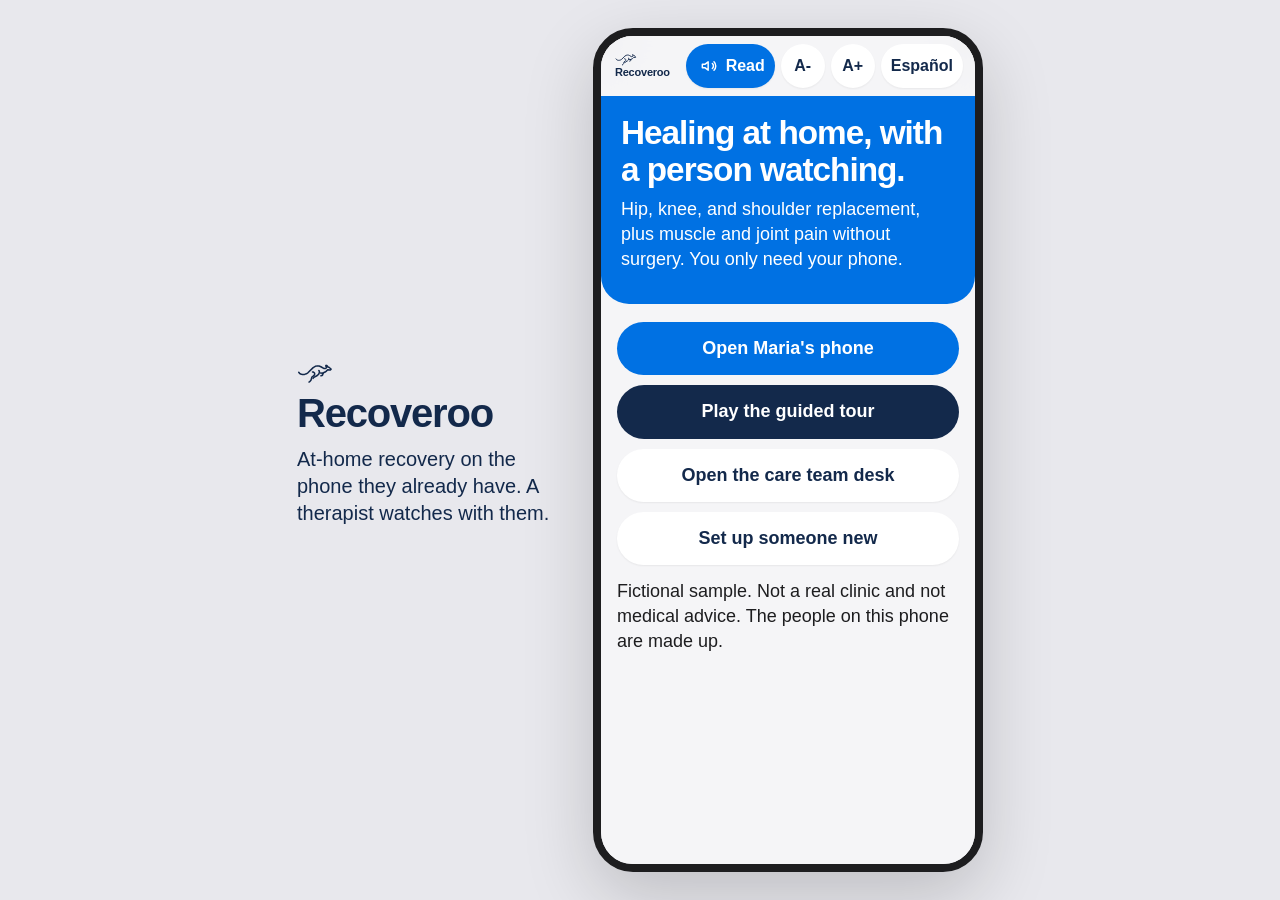
==== index.html @ e0243f22 "Shrink the Recoveroo mark to a compact header lockup. Place a tile-free kangaroo above a small wordm" ====
<!doctype html>
<html lang="en">
  <head>
    <meta charset="UTF-8">
    <link rel="icon" type="image/svg+xml" href="./favicon.svg">
    <meta name="viewport" content="width=device-width, initial-scale=1, viewport-fit=cover">
    <meta name="theme-color" content="#F5F5F7">
    <meta name="description" content="Recoveroo demo. At-home recovery monitoring on your phone, with a physical therapist watching. Fictional sample.">
    <title>Recoveroo</title>
    <link rel="stylesheet" href="./css/app.css">
  </head>
  <body>
    <div class="page">
      <aside class="aside">
        <img src="./logo.svg" width="36" height="20" alt="">
        <h2 id="aside-title">Recoveroo</h2>
        <p id="aside-copy">At-home recovery on the phone they already have.</p>
      </aside>
      <div class="device" id="device">
        <div id="app" class="app"></div>
      </div>
    </div>
    <script type="module" src="./js/main.js"></script>
  </body>
</html>
---- css/app.css ----
:root {
  --navy: #13294b;
  --ink: #1d1d1f;
  --blue: #0071e3;
  --teal: #087a6a;
  --teal-bright: #5eead4;
  --amber: #c2410c;
  --amber-bright: #ffb020;
  --red: #b42318;
  --bg: #f5f5f7;
  --card: #ffffff;
  --line: rgba(0, 0, 0, 0.08);
  --text: 18px;
  color-scheme: light;
}

* { box-sizing: border-box; }
html, body { margin: 0; height: 100%; }
h1:focus { outline: none; }
body {
  font-family: -apple-system, BlinkMacSystemFont, "SF Pro Display", "SF Pro Text", Inter, "Segoe UI", sans-serif;
  color: var(--ink);
  background: var(--bg);
  font-size: var(--text);
  line-height: 1.4;
  -webkit-font-smoothing: antialiased;
}
button, input, textarea { font: inherit; color: inherit; }
button { cursor: pointer; }
img { display: block; }
h1, h2, p { overflow-wrap: anywhere; }
h1 {
  font-size: calc(var(--text) * 1.85);
  font-weight: 700;
  line-height: 1.12;
  letter-spacing: -0.03em;
  margin: 0 0 8px;
}
h2 {
  font-size: calc(var(--text) * 1.15);
  font-weight: 700;
  line-height: 1.25;
  letter-spacing: -0.02em;
  margin: 22px 4px 8px;
}
p { margin: 0 0 10px; }

.page { height: 100dvh; }
.aside { display: none; }
.device { height: 100%; background: var(--bg); }
.app { height: 100%; min-height: 0; }
.screen {
  height: 100%;
  min-height: 0;
  display: flex;
  flex-direction: column;
  background: var(--bg);
  overflow: hidden;
  position: relative;
}
.scroll { flex: 1; min-height: 0; overflow: auto; padding: 0 16px 28px; }

.tools {
  display: flex;
  flex-wrap: nowrap;
  gap: 8px;
  align-items: center;
  justify-content: space-between;
  padding: 6px 12px 6px 14px;
  background: rgba(245, 245, 247, 0.92);
  backdrop-filter: blur(18px);
}
.brand, .tool, .btn, .choice, .task, .back, .chip, .text-link, .info-row, .patient {
  min-height: 48px;
}
.brand {
  display: inline-flex;
  flex-direction: column;
  align-items: flex-start;
  justify-content: center;
  gap: 1px;
  min-width: 0;
  border: 0;
  background: transparent;
  padding: 0;
  color: var(--navy);
}
.brand img {
  width: 22px;
  height: 12px;
  border-radius: 0;
  background: transparent;
}
.brand span {
  font-size: 11px;
  font-weight: 700;
  letter-spacing: -0.02em;
  line-height: 1;
}
.tool-row, .demo-row, .split, .filters { display: flex; flex-wrap: wrap; gap: 8px; }
.tool-row { flex-wrap: nowrap; gap: 6px; }
.tool, .chip {
  display: inline-flex;
  align-items: center;
  justify-content: center;
  gap: 4px;
  min-width: 44px;
  min-height: 44px;
  padding: 6px 10px;
  border-radius: 980px;
  border: 0;
  background: #fff;
  color: var(--navy);
  font-weight: 650;
  font-size: 16px;
  box-shadow: 0 1px 2px rgba(0, 0, 0, 0.06);
}
.tool[data-action="speak"] { background: var(--blue); color: #fff; }
.chip[aria-pressed="true"] { background: var(--navy); color: #fff; }
.dock-primary {
  padding: 8px 16px 10px;
  background: rgba(245, 245, 247, 0.92);
  backdrop-filter: blur(18px);
}
.nav {
  display: grid;
  grid-template-columns: repeat(5, 1fr);
  background: rgba(255, 255, 255, 0.94);
  backdrop-filter: blur(18px);
  border-top: 1px solid var(--line);
}
body.clinic .nav { grid-template-columns: repeat(3, 1fr); }
.nav button {
  min-height: 62px;
  border: 0;
  background: transparent;
  color: #3a3a3c;
  display: flex;
  flex-direction: column;
  align-items: center;
  justify-content: center;
  gap: 2px;
  font-weight: 600;
  padding: 6px 2px 8px;
}
.nav button span {
  font-size: max(13px, calc(var(--text) * 0.72));
  line-height: 1.1;
  text-align: center;
}
.nav button[aria-current="page"] { color: var(--navy); }
.nav button[aria-current="page"] .ico {
  background: var(--blue);
  color: #fff;
  border-radius: 9px;
}
.ico { width: 26px; height: 26px; padding: 3px; }

.btn {
  width: 100%;
  min-height: 52px;
  border-radius: 980px;
  border: 0;
  padding: 14px 18px;
  font-weight: 700;
  text-align: center;
}
.btn-primary, .btn-coral { background: var(--blue); color: #fff; }
.btn-secondary { background: #fff; color: var(--navy); box-shadow: 0 1px 2px rgba(0, 0, 0, 0.06); }
.btn-navy { background: var(--navy); color: #fff; }
.btn-danger { background: var(--red); color: #fff; }
.split .btn { width: auto; flex: 1; }
.stack { display: flex; flex-direction: column; gap: 10px; }
.top-gap { margin-top: 12px; }

.hero-card {
  border-radius: 22px;
  padding: 22px 20px;
  margin: 8px 0 16px;
}
.hero-card.bleed {
  margin: 0 -16px 18px;
  border-radius: 0 0 28px 28px;
  padding: 18px 20px 22px;
}
.hero-navy { background: var(--navy); color: #fff; }
.hero-blue { background: var(--blue); color: #fff; }
.hero-teal { background: var(--teal); color: #fff; }
.hero-card h1, .hero-card p, .hero-card .kicker { color: inherit; }
.hero-split { display: flex; align-items: center; justify-content: space-between; gap: 12px; }
.hero-copy { min-width: 0; }
.ring-row { display: flex; justify-content: space-between; gap: 8px; margin-top: 16px; }
.pill {
  display: inline-flex;
  align-items: center;
  min-height: 32px;
  margin: 8px 0 0;
  padding: 4px 12px;
  border-radius: 980px;
  font-weight: 700;
  background: rgba(255, 255, 255, 0.16);
}
.pill-ok { background: var(--teal); color: #fff; }
.pill-watch { background: var(--amber); color: #fff; }
.pill-high { background: var(--red); color: #fff; }
.hero-blue .pill-ok, .hero-blue .pill-watch, .hero-blue .pill-high { color: #fff; }

.ring {
  position: relative;
  width: 76px;
  height: 76px;
  flex: 0 0 76px;
  color: inherit;
}
.ring svg { width: 76px; height: 76px; display: block; }
.ring-track { fill: none; stroke: currentColor; stroke-opacity: 0.22; stroke-width: 8; }
.ring-value { fill: none; stroke-width: 8; stroke-linecap: round; transform: rotate(-90deg); transform-origin: 50% 50%; }
.ring strong {
  position: absolute;
  inset: 0;
  display: grid;
  place-items: center;
  font-size: 13px;
  font-weight: 700;
  letter-spacing: -0.03em;
}

.kicker, .section-label, .progress-label, .demo-kicker {
  font-weight: 650;
  font-size: 15px;
  margin: 0 0 4px;
  letter-spacing: 0.01em;
}
.lede { font-size: var(--text); line-height: 1.4; color: var(--ink); }
.fine { color: var(--ink); font-size: var(--text); margin-top: 14px; }
.center { text-align: center; }
.page-head { margin: 18px 0 12px; }

.group {
  background: var(--card);
  border-radius: 18px;
  overflow: hidden;
  margin: 12px 0;
  box-shadow: 0 1px 2px rgba(0, 0, 0, 0.04);
}
.choice, .task, .info-row, .patient {
  width: 100%;
  text-align: left;
  background: var(--card);
  border: 0;
  border-radius: 18px;
  padding: 14px 16px;
  font-weight: 650;
  color: var(--ink);
}
.group .choice, .group .task, .group .info-row, .group .patient {
  border-radius: 0;
  border-bottom: 1px solid var(--line);
  box-shadow: none;
}
.group .choice:last-child, .group .task:last-child, .group .info-row:last-child, .group .patient:last-child { border-bottom: 0; }
.choice[aria-pressed="true"] { background: var(--blue); color: #fff; }
.choice em, .task em, .info-row em, .patient em {
  display: block;
  font-style: normal;
  font-weight: 500;
  margin-top: 2px;
  color: #3a3a3c;
}
.choice[aria-pressed="true"] em { color: #fff; }
.task, .info-row, .patient, .person { display: flex; align-items: center; gap: 12px; }
.task::after, .info-row::after, .patient::after {
  content: "";
  width: 8px;
  height: 8px;
  margin-left: auto;
  border-right: 2px solid #8e8e93;
  border-top: 2px solid #8e8e93;
  transform: rotate(45deg);
  flex: 0 0 8px;
}
.task .n, .info-row .n, .avatar {
  width: 40px;
  height: 40px;
  flex: 0 0 40px;
  border-radius: 12px;
  display: grid;
  place-items: center;
  background: var(--blue);
  color: var(--navy);
  font-weight: 700;
}
.n.tone-blue { background: var(--blue); color: #fff; }
.n.tone-teal, .task.is-done .n { background: var(--teal); color: #fff; }
.n.tone-amber { background: var(--amber); color: #fff; }
.n.tone-navy { background: var(--navy); color: #fff; }
.avatar { background: var(--navy); color: #fff; border-radius: 50%; }
.task.static { cursor: default; }
.task.static::after { display: none; }
.back {
  display: inline-flex;
  align-items: center;
  gap: 4px;
  min-height: 44px;
  border: 0;
  background: transparent;
  color: var(--blue);
  font-weight: 600;
  padding: 8px 0;
  margin-top: 4px;
}
.back .ico { color: var(--blue); width: 22px; height: 22px; padding: 0; }
.text-link {
  display: flex;
  align-items: center;
  width: 100%;
  min-height: 48px;
  margin-top: 8px;
  border: 0;
  background: transparent;
  color: var(--navy);
  font-weight: 650;
  text-align: left;
}
.status, .banner, .lock, .letter, .card {
  border-radius: 18px;
  padding: 14px 16px;
  background: var(--card);
  margin: 12px 0;
}
.status { font-weight: 700; }
.status-ok { background: var(--teal); color: #fff; }
.status-watch { background: var(--amber); color: #fff; }
.status-high { background: var(--red); color: #fff; }
.banner, .lock { background: #fff; color: var(--navy); }
.letter h2 { margin-top: 0; }
.plain { margin: 8px 0 12px; padding-left: 20px; }
.plain li { margin: 10px 0; }
.field { display: block; font-weight: 650; margin: 14px 0; }
.field input, .field textarea {
  display: block;
  width: 100%;
  margin-top: 8px;
  min-height: 52px;
  border-radius: 14px;
  border: 0;
  background: #fff;
  padding: 12px 14px;
  box-shadow: 0 1px 2px rgba(0, 0, 0, 0.06);
}
.field textarea { min-height: 96px; }
.bar { height: 6px; background: rgba(19, 41, 75, 0.12); border-radius: 99px; overflow: hidden; margin: 8px 0 16px; }
.bar span { display: block; height: 100%; background: var(--blue); }
.pain-grid { display: grid; grid-template-columns: repeat(3, 1fr); gap: 8px; }
.pain-grid .choice { min-height: 64px; text-align: center; border-radius: 16px; }
.count { display: flex; align-items: baseline; gap: 8px; margin: 12px 0; color: var(--navy); }
.count strong { font-size: calc(var(--text) * 3.2); line-height: 0.95; letter-spacing: -0.04em; color: var(--blue); }
.stage-video, .guide, .chart { width: 100%; height: auto; }
.stage-video { background: #fff; border-radius: 20px; padding: 8px; margin-bottom: 8px; }
.stage-video svg { width: 100%; height: auto; }
.stage-video.has-clip {
  position: relative;
  padding: 0;
  overflow: hidden;
  background: #F4F7FB;
}
.stage-video .ex-clip {
  display: block;
  width: 100%;
  height: auto;
  background: #F4F7FB;
}
.vid-toggle {
  position: absolute;
  right: 12px;
  bottom: 12px;
  width: 44px;
  height: 44px;
  padding: 0;
  border: 0;
  border-radius: 50%;
  background: rgba(19, 41, 75, 0.82);
  color: #fff;
  display: grid;
  place-items: center;
}
.vid-toggle .ico { width: 18px; height: 18px; }
.vid-toggle:focus-visible {
  outline: 3px solid var(--blue);
  outline-offset: 2px;
}
.anim { transform-box: view-box; }
.is-playing .anim-heel { animation: heel 1.6s ease-in-out infinite; }
.is-playing .anim-foot { animation: foot 1.1s ease-in-out infinite; }
.is-playing .anim-arm { animation: arm 1.6s ease-in-out infinite; }
.is-playing .anim-elbow { animation: elbow 1.5s ease-in-out infinite; }
.is-playing .anim-gentle { animation: gentle 1.6s ease-in-out infinite; }
.is-playing .anim-rise { animation: rise 1.6s ease-in-out infinite; }
.is-playing .anim-breath { animation: breath 1.6s ease-in-out infinite; }
@keyframes heel { 50% { transform: rotate(-28deg); } }
@keyframes foot { 50% { transform: rotate(28deg); } }
@keyframes arm { 50% { transform: rotate(22deg); } }
@keyframes elbow { 50% { transform: rotate(70deg); } }
@keyframes gentle { 50% { transform: rotate(-18deg); } }
@keyframes rise { 50% { transform: translateY(-16px); } }
@keyframes breath { 50% { transform: scale(1.08); } }
.vid-bg { fill: #fff5f3; }
.fig, .limb { fill: none; stroke: var(--navy); stroke-width: 2.5; stroke-linecap: round; stroke-linejoin: round; }
.stage-video.is-playing .limb { transform-box: fill-box; transform-origin: 0% 0%; animation: swing 1.3s ease-in-out infinite; }
@keyframes swing { 50% { transform: rotate(-26deg); } }
.guide { margin: 8px 0; background: #fff; border-radius: 20px; }
.finder { text-align: center; }
.finder-frame { position: relative; border-radius: 24px; padding: 12px; background: var(--navy); color: #fff; }
.finder-hint {
  position: absolute;
  left: 16px;
  right: 16px;
  bottom: 16px;
  background: var(--blue);
  color: #fff;
  border-radius: 980px;
  padding: 8px 12px;
  font-weight: 700;
}
.chart { background: #fff; border-radius: 16px; }
.legend { display: flex; gap: 10px; align-items: center; flex-wrap: wrap; font-weight: 650; }
.swatch { width: 14px; height: 14px; border-radius: 99px; display: inline-block; }
.swatch.navy { background: var(--navy); }
.swatch.blue { background: var(--blue); }
.badges { display: flex; flex-direction: column; gap: 8px; }
.badge {
  display: flex;
  align-items: center;
  gap: 12px;
  background: #fff;
  border-radius: 18px;
  padding: 10px 14px;
}
.badge .ring { width: 52px; height: 52px; flex-basis: 52px; color: #8e8e93; }
.badge .ring svg { width: 52px; height: 52px; }
.badge .ring strong { display: none; }
.badge.is-on .ring { color: var(--teal); }
.badge em { display: block; font-style: normal; font-weight: 500; color: #3a3a3c; }
.thread { display: flex; flex-direction: column; gap: 8px; margin: 8px 0 12px; }
.bubble { max-width: 88%; background: #fff; border-radius: 18px; padding: 12px 14px; }
.bubble.mine { align-self: flex-end; background: var(--navy); color: #fff; }
.bubble span { display: block; font-weight: 600; margin-top: 6px; font-size: 15px; opacity: 0.8; }
.prose p { margin-bottom: 14px; }
.call, .visit { text-align: center; padding-top: 12px; }
.avatar.xl {
  width: 88px;
  height: 88px;
  margin: 18px auto;
  font-size: calc(var(--text) * 1.3);
  background: var(--blue);
  color: #fff;
}
.big-num { font-size: calc(var(--text) * 2.2); font-weight: 700; letter-spacing: -0.04em; margin: 8px 0; color: var(--navy); }
.visit { background: var(--navy); color: #fff; border-radius: 22px; padding: 24px 16px; margin: 12px 0; }
.visit .avatar { background: var(--blue); color: #fff; }
.person { background: #fff; border-radius: 18px; padding: 12px; margin-bottom: 8px; }
.person em { display: block; font-style: normal; font-weight: 500; color: #3a3a3c; }
.level-dot { width: 12px; height: 12px; border-radius: 50%; background: var(--teal); flex: 0 0 12px; }
.level-high .level-dot { background: var(--red); }
.level-watch .level-dot { background: var(--amber); }
.filters { margin: 4px 0 8px; }
.alert-screen {
  background: var(--red);
  color: #fff;
  margin: 0 -16px;
  padding: 20px 20px 8px;
  border-radius: 0 0 28px 28px;
}
.alert-screen h1, .alert-screen p, .alert-screen .kicker, .alert-screen .lede, .alert-screen .fine { color: #fff; }
.alert-screen .banner { background: rgba(255, 255, 255, 0.16); color: #fff; }
.alert-screen .big-num { color: #fff; }
.toast {
  position: absolute;
  left: 16px;
  right: 16px;
  bottom: 12px;
  background: var(--navy);
  color: #fff;
  border-radius: 16px;
  padding: 12px 14px;
  font-weight: 650;
  z-index: 20;
}
.celebrate {
  position: absolute;
  inset: 0;
  background: rgba(19, 41, 75, 0.55);
  display: flex;
  align-items: center;
  justify-content: center;
  padding: 20px;
  z-index: 30;
}
.celebrate-card {
  position: relative;
  z-index: 2;
  width: min(100%, 340px);
  background: #fff;
  color: var(--navy);
  border-radius: 24px;
  padding: 22px 18px;
}
.confetti { pointer-events: none; position: absolute; inset: 0; overflow: hidden; }
.confetti i {
  position: absolute;
  top: -12px;
  width: 8px;
  height: 14px;
  border-radius: 2px;
  animation: fall 1.3s ease-in forwards;
}
@keyframes fall { to { transform: translateY(110vh) rotate(160deg); opacity: 0; } }
.demo { background: var(--navy); color: #fff; padding: 12px 14px 14px; }
.demo .btn-primary { background: var(--blue); color: #fff; }
.demo .btn-secondary, .demo .tool { background: transparent; color: #fff; box-shadow: none; border: 1px solid rgba(255, 255, 255, 0.4); }
.demo-row { margin-top: 8px; }
.demo-row .btn { width: auto; flex: 1; }
button { transition: transform 0.15s ease, opacity 0.15s ease; }
button:active { transform: scale(0.98); }

:focus-visible { outline: 3px solid var(--navy); outline-offset: 3px; }
@media (min-width: 860px) {
  body { background: #e8e8ed; }
  .page { min-height: 100dvh; display: flex; align-items: center; justify-content: center; padding: 24px; }
  .device {
    width: 390px;
    height: min(844px, calc(100dvh - 48px));
    min-height: 0;
    border: 8px solid #1d1d1f;
    border-radius: 40px;
    overflow: hidden;
    box-shadow: 0 24px 70px rgba(0, 0, 0, 0.18);
  }
  .app, .screen { min-height: 0; height: 100%; }
  body.clinic .device { width: min(760px, calc(100vw - 48px)); }
}
@media (min-width: 1100px) {
  .aside { display: block; width: 260px; color: var(--navy); margin-right: 36px; }
  .aside img { width: 36px; height: 20px; border-radius: 0; margin-bottom: 4px; background: transparent; }
  .aside h2 { font-size: 40px; margin: 0 0 8px; letter-spacing: -0.03em; }
  .aside p { font-size: 20px; line-height: 1.35; }
  body.clinic .device { width: min(760px, calc(100vw - 380px)); }
}
@media (prefers-reduced-motion: reduce) {
  *, *::before, *::after { animation: none !important; transition: none !important; }
}
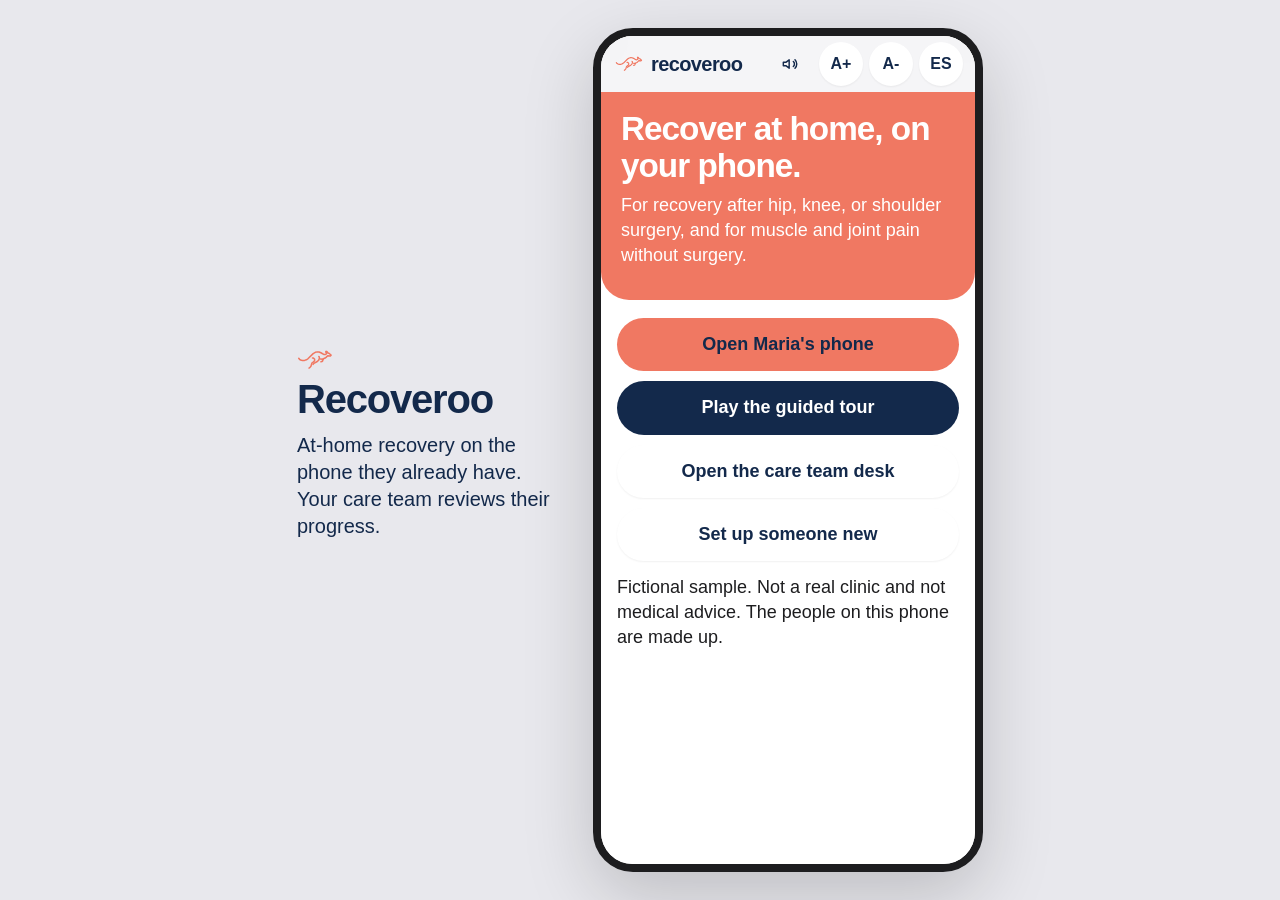
==== commit df620ca4: "Rewrite welcome copy so it does not say a person is watching. The home card now says recover at home" ====
--- a/index.html
+++ b/index.html
@@ -5,7 +5,7 @@
     <link rel="icon" type="image/svg+xml" href="./favicon.svg">
     <meta name="viewport" content="width=device-width, initial-scale=1, viewport-fit=cover">
     <meta name="theme-color" content="#F5F5F7">
-    <meta name="description" content="Recoveroo demo. At-home recovery monitoring on your phone, with a physical therapist watching. Fictional sample.">
+    <meta name="description" content="Recoveroo demo. At-home recovery on your phone. Your care team reviews your progress. Fictional sample.">
     <title>Recoveroo</title>
     <link rel="stylesheet" href="./css/app.css">
   </head>
--- a/css/app.css
+++ b/css/app.css
@@ -1,13 +1,14 @@
 :root {
   --navy: #13294b;
   --ink: #1d1d1f;
-  --blue: #0071e3;
+  --blue: #f07862;
+  --accent: #f07862;
   --teal: #087a6a;
   --teal-bright: #5eead4;
   --amber: #c2410c;
   --amber-bright: #ffb020;
   --red: #b42318;
-  --bg: #f5f5f7;
+  --bg: #ffffff;
   --card: #ffffff;
   --line: rgba(0, 0, 0, 0.08);
   --text: 18px;
@@ -20,7 +21,7 @@
 body {
   font-family: -apple-system, BlinkMacSystemFont, "SF Pro Display", "SF Pro Text", Inter, "Segoe UI", sans-serif;
   color: var(--ink);
-  background: var(--bg);
+  background: #fff;
   font-size: var(--text);
   line-height: 1.4;
   -webkit-font-smoothing: antialiased;
@@ -75,27 +76,22 @@
 }
 .brand {
   display: inline-flex;
-  flex-direction: column;
-  align-items: flex-start;
-  justify-content: center;
-  gap: 1px;
-  min-width: 0;
+  flex-direction: row;
+  align-items: center;
+  gap: 8px;
+  min-height: 44px;
   border: 0;
   background: transparent;
   padding: 0;
   color: var(--navy);
 }
-.brand img {
-  width: 22px;
-  height: 12px;
-  border-radius: 0;
-  background: transparent;
-}
+.brand img { width: 28px; height: 16px; background: transparent; }
 .brand span {
-  font-size: 11px;
-  font-weight: 700;
-  letter-spacing: -0.02em;
+  font-size: 20px;
+  font-weight: 700;
+  letter-spacing: -0.03em;
   line-height: 1;
+  text-transform: lowercase;
 }
 .tool-row, .demo-row, .split, .filters { display: flex; flex-wrap: wrap; gap: 8px; }
 .tool-row { flex-wrap: nowrap; gap: 6px; }
@@ -115,7 +111,7 @@
   font-size: 16px;
   box-shadow: 0 1px 2px rgba(0, 0, 0, 0.06);
 }
-.tool[data-action="speak"] { background: var(--blue); color: #fff; }
+.tool[data-action="speak"] { background: transparent; color: var(--navy); box-shadow: none; }
 .chip[aria-pressed="true"] { background: var(--navy); color: #fff; }
 .dock-primary {
   padding: 8px 16px 10px;
@@ -148,11 +144,11 @@
   line-height: 1.1;
   text-align: center;
 }
-.nav button[aria-current="page"] { color: var(--navy); }
+.nav button[aria-current="page"] { color: var(--accent); }
 .nav button[aria-current="page"] .ico {
-  background: var(--blue);
-  color: #fff;
-  border-radius: 9px;
+  background: transparent;
+  color: var(--accent);
+  border-radius: 0;
 }
 .ico { width: 26px; height: 26px; padding: 3px; }
 
@@ -165,7 +161,7 @@
   font-weight: 700;
   text-align: center;
 }
-.btn-primary, .btn-coral { background: var(--blue); color: #fff; }
+.btn-primary, .btn-coral { background: var(--accent); color: var(--navy); }
 .btn-secondary { background: #fff; color: var(--navy); box-shadow: 0 1px 2px rgba(0, 0, 0, 0.06); }
 .btn-navy { background: var(--navy); color: #fff; }
 .btn-danger { background: var(--red); color: #fff; }
@@ -259,7 +255,7 @@
   box-shadow: none;
 }
 .group .choice:last-child, .group .task:last-child, .group .info-row:last-child, .group .patient:last-child { border-bottom: 0; }
-.choice[aria-pressed="true"] { background: var(--blue); color: #fff; }
+.choice[aria-pressed="true"] { background: var(--accent); color: var(--navy); }
 .choice em, .task em, .info-row em, .patient em {
   display: block;
   font-style: normal;
@@ -267,7 +263,7 @@
   margin-top: 2px;
   color: #3a3a3c;
 }
-.choice[aria-pressed="true"] em { color: #fff; }
+.choice[aria-pressed="true"] em { color: var(--navy); }
 .task, .info-row, .patient, .person { display: flex; align-items: center; gap: 12px; }
 .task::after, .info-row::after, .patient::after {
   content: "";
@@ -411,6 +407,55 @@
 .guide { margin: 8px 0; background: #fff; border-radius: 20px; }
 .finder { text-align: center; }
 .finder-frame { position: relative; border-radius: 24px; padding: 12px; background: var(--navy); color: #fff; }
+.finder-frame.camera-sim { overflow: hidden; min-height: 220px; }
+.finder-frame.camera-sim.has-clip {
+  padding: 0;
+  background: #13294b url("assets/videos/rom-knee-bend.jpg") center / cover no-repeat;
+}
+.camera-sim .rom-poster,
+.camera-sim .rom-clip,
+.camera-sim > svg { display: block; width: 100%; height: auto; }
+.camera-sim .rom-poster[hidden] { display: none; }
+.camera-sim .rom-poster {
+  position: absolute;
+  inset: 0;
+  width: 100%;
+  height: 100%;
+  object-fit: cover;
+}
+.camera-sim .rom-clip {
+  position: relative;
+  z-index: 1;
+  min-height: 220px;
+  object-fit: cover;
+  background: transparent;
+}
+.camera-sim .rom-clip.is-missing { display: none; }
+.live-deg {
+  margin: 8px 0 4px;
+  font-weight: 700;
+  font-size: calc(var(--text) * 2.4);
+  letter-spacing: -0.04em;
+  line-height: 1;
+  color: var(--navy);
+  text-align: center;
+}
+.live-deg small { font-size: 0.42em; font-weight: 650; letter-spacing: 0; margin-left: 4px; }
+.live-deg.on-dark {
+  position: absolute;
+  z-index: 2;
+  left: 12px;
+  right: 12px;
+  bottom: 12px;
+  margin: 0;
+  color: #fff;
+  text-shadow: 0 2px 10px rgba(0, 0, 0, 0.55);
+  background: rgba(19, 41, 75, 0.62);
+  border-radius: 16px;
+  padding: 8px 12px;
+}
+.nudge { display: grid; grid-template-columns: 1fr 1fr; gap: 8px; margin: 8px 0 12px; }
+.bend-svg { width: 100%; height: auto; touch-action: none; cursor: grab; border-radius: 20px; }
 .finder-hint {
   position: absolute;
   left: 16px;
@@ -427,6 +472,7 @@
 .swatch { width: 14px; height: 14px; border-radius: 99px; display: inline-block; }
 .swatch.navy { background: var(--navy); }
 .swatch.blue { background: var(--blue); }
+.swatch.coral { background: #f07862; }
 .badges { display: flex; flex-direction: column; gap: 8px; }
 .badge {
   display: flex;
@@ -546,6 +592,160 @@
   .aside p { font-size: 20px; line-height: 1.35; }
   body.clinic .device { width: min(760px, calc(100vw - 380px)); }
 }
+.stats { display: grid; grid-template-columns: repeat(3, 1fr); gap: 8px; margin: 4px 0 8px; }
+.stats article { background: #f4f6f8; border-radius: 16px; padding: 12px 10px; }
+.stats strong { display: block; font-size: 1.45rem; letter-spacing: -0.03em; color: var(--navy); }
+.stats span { font-weight: 650; font-size: 14px; }
+.day-ring { text-align: center; color: #fff; font-size: 13px; font-weight: 700; }
+.day-ring .ring { width: 92px; height: 92px; flex-basis: 92px; }
+.day-ring .ring svg { width: 92px; height: 92px; }
+.hero-navy .ring strong { color: #fff; }
+.start-pill {
+  margin-left: auto;
+  background: #f07862;
+  color: #13294b;
+  border-radius: 999px;
+  padding: 8px 14px;
+  font-weight: 800;
+}
+.task.has-pill::after { display: none; }
+.call-card, .result-sheet {
+  background: #fff;
+  border-radius: 20px;
+  padding: 16px;
+  margin: 12px 0 18px;
+  box-shadow: 0 1px 2px rgba(0, 0, 0, 0.06);
+}
+.call-card h2, .result-sheet h2 { margin-top: 0; }
+.measure { margin: 0; font-size: 2.7rem; font-weight: 800; letter-spacing: -0.04em; color: var(--navy); line-height: 1; }
+.measure small, .delta { font-size: 1rem; font-weight: 800; }
+.delta { color: #087a6a; margin: 6px 0; }
+.sheet-actions { margin: 12px 0; }
+.spark { width: 100%; height: 56px; display: block; }
+.saved-note { background: #e7f6f2; color: #13294b; border-radius: 12px; padding: 10px 12px; font-weight: 700; }
+.rep-hero { display: flex; align-items: center; gap: 14px; margin: 4px 0 12px; }
+.rep-hero .ring strong { color: var(--navy); }
+.seg { display: flex; flex-wrap: wrap; gap: 8px; margin: 8px 0 4px; }
+.seg .choice {
+  width: auto;
+  flex: 1 1 72px;
+  text-align: center;
+  border-radius: 14px;
+  background: #fff;
+  border: 1px solid rgba(19, 41, 75, 0.14);
+  box-shadow: none;
+}
+.seg .choice[aria-pressed="true"] { background: #f07862; color: #13294b; border-color: #f07862; }
+.sheet-block { display: block; margin: 16px 0; font-weight: 750; }
+.sheet-block h2 { margin: 0 0 6px; }
+.pain-read { display: block; font-size: 2rem; color: var(--navy); }
+.range-ends { display: flex; justify-content: space-between; font-weight: 700; }
+input[type="range"] { width: 100%; accent-color: #f07862; height: 36px; }
+.yn { display: flex; align-items: center; justify-content: space-between; gap: 8px; padding: 8px 0; border-bottom: 1px solid var(--line); }
+.yn .seg { margin: 0; }
+.yn .choice { flex: 0 0 auto; min-width: 72px; }
+.bars { height: 120px; display: flex; align-items: flex-end; gap: 6px; margin-top: 8px; }
+.bars span { flex: 1; background: #f07862; border-radius: 8px 8px 2px 2px; }
+.finder-frame.camera-sim.has-clip {
+  padding: 0;
+  min-height: 0;
+  background: #f3f1ee;
+  overflow: visible;
+  border-radius: 12px;
+}
+.camera-sim.has-clip .rom-clip,
+.camera-sim.has-clip .rom-poster {
+  border-radius: 12px;
+  object-fit: contain;
+  background: #f3f1ee;
+}
+.camera-sim.has-clip .rom-clip { min-height: 0; height: auto; }
+.camera-sim.has-clip .rom-poster { height: 100%; }
+.screen.is-desk {
+  display: grid;
+  grid-template-columns: 232px minmax(0, 1fr);
+  background: #f3f5f8;
+}
+.desk-nav {
+  background: #13294b;
+  color: #fff;
+  display: flex;
+  flex-direction: column;
+  padding: 18px 12px 16px;
+  min-height: 0;
+}
+.brand-on-navy, .brand-on-navy span { color: #fff; }
+.brand-on-navy img { filter: brightness(0) invert(1); }
+.desk-nav nav { display: flex; flex-direction: column; gap: 4px; margin-top: 22px; }
+.desk-nav nav button, .desk-phone {
+  text-align: left;
+  background: transparent;
+  color: #fff;
+  border: 0;
+  border-radius: 12px;
+  min-height: 48px;
+  padding: 8px 12px;
+  font-weight: 700;
+}
+.desk-nav nav button[aria-current="page"] { background: #f07862; color: #13294b; }
+.desk-phone { margin-top: auto; border: 1px solid rgba(255, 255, 255, 0.45); border-radius: 999px; text-align: center; }
+.screen.is-desk .scroll { background: #f3f5f8; padding: 28px 28px 48px; }
+.screen.is-desk .dock-primary, .screen.is-desk .nav { display: none; }
+.desk-head { display: flex; justify-content: space-between; align-items: flex-end; gap: 16px; margin-bottom: 16px; }
+.desk-head h1 { margin-bottom: 0; }
+.desk-head .btn { width: auto; min-width: 180px; }
+.desk-stats { display: grid; grid-template-columns: repeat(5, minmax(0, 1fr)); gap: 10px; margin-bottom: 14px; }
+.desk-stats article { background: #fff; border-radius: 16px; padding: 14px; }
+.desk-stats strong { display: block; font-size: 1.7rem; color: var(--navy); letter-spacing: -0.03em; }
+.table-wrap { overflow: auto; background: #fff; border-radius: 16px; }
+.desk-table { width: 100%; border-collapse: collapse; font-size: 15px; }
+.desk-table th, .desk-table td { text-align: left; padding: 12px; border-bottom: 1px solid rgba(0, 0, 0, 0.06); vertical-align: top; }
+.desk-table tbody tr { cursor: pointer; }
+.desk-table tbody tr:hover { background: #fff7f5; }
+.risk { display: inline-flex; align-items: center; min-height: 28px; border-radius: 999px; padding: 2px 10px; font-weight: 800; }
+.risk-high { background: #b42318; color: #fff; }
+.risk-watch { background: #9a3412; color: #fff; }
+.risk-ok { background: #087a6a; color: #fff; }
+#tour-cursor {
+  position: fixed;
+  left: 0;
+  top: 0;
+  width: 40px;
+  height: 40px;
+  border-radius: 50%;
+  border: 3px solid rgba(240, 120, 98, 0.95);
+  background: rgba(240, 120, 98, 0.28);
+  box-shadow: 0 0 0 0 rgba(240, 120, 98, 0.35);
+  z-index: 80;
+  pointer-events: none;
+  transition: transform 0.7s ease, box-shadow 0.25s ease;
+}
+#tour-cursor.is-press { box-shadow: 0 0 0 16px rgba(240, 120, 98, 0.35); }
+#tour-caption {
+  position: fixed;
+  top: 14px;
+  left: 50%;
+  transform: translateX(-50%);
+  margin: 0;
+  background: #13294b;
+  color: #fff;
+  border-radius: 999px;
+  padding: 8px 16px;
+  font-weight: 750;
+  z-index: 81;
+}
+body.clinic, body.clinic .page { background: #f3f5f8; }
+@media (min-width: 860px) {
+  body.clinic .page { display: block; padding: 0; height: 100dvh; }
+  body.clinic .aside { display: none; }
+  body.clinic .device {
+    width: 100%;
+    height: 100dvh;
+    border: 0;
+    border-radius: 0;
+    box-shadow: none;
+  }
+}
 @media (prefers-reduced-motion: reduce) {
   *, *::before, *::after { animation: none !important; transition: none !important; }
 }
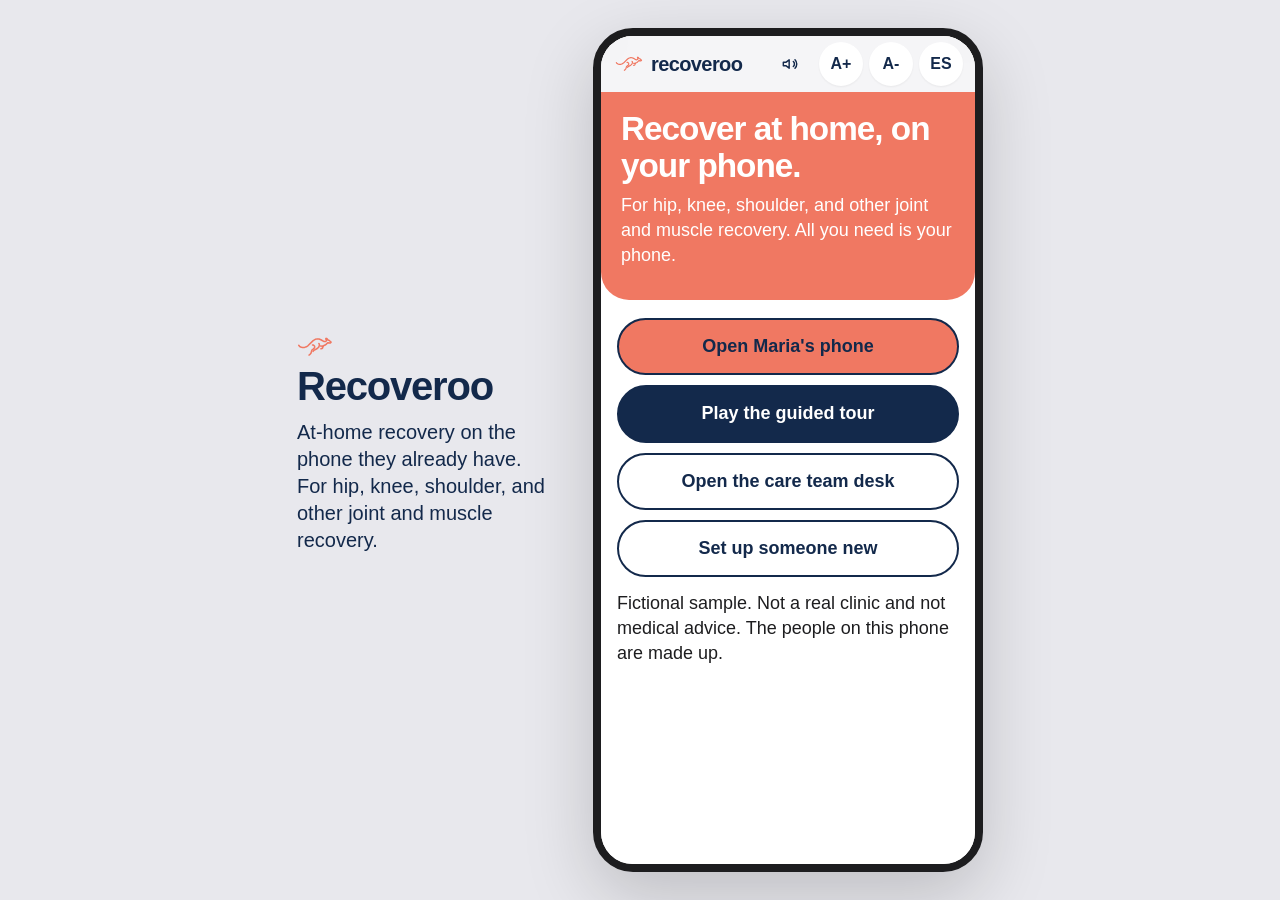
==== commit 669a23dd: "Center the app icon and keep check-in answers in place. The kangaroo is centered in every icon size." ====
--- a/index.html
+++ b/index.html
@@ -2,7 +2,12 @@
 <html lang="en">
   <head>
     <meta charset="UTF-8">
+    <link rel="icon" href="./favicon.ico" sizes="any">
     <link rel="icon" type="image/svg+xml" href="./favicon.svg">
+    <link rel="icon" type="image/png" sizes="32x32" href="./favicon-32.png">
+    <link rel="icon" type="image/png" sizes="16x16" href="./favicon-16.png">
+    <link rel="apple-touch-icon" href="./apple-touch-icon.png">
+    <link rel="manifest" href="./site.webmanifest">
     <meta name="viewport" content="width=device-width, initial-scale=1, viewport-fit=cover">
     <meta name="theme-color" content="#F5F5F7">
     <meta name="description" content="Recoveroo demo. At-home recovery on your phone. Your care team reviews your progress. Fictional sample.">
@@ -14,7 +19,7 @@
       <aside class="aside">
         <img src="./logo.svg" width="36" height="20" alt="">
         <h2 id="aside-title">Recoveroo</h2>
-        <p id="aside-copy">At-home recovery on the phone they already have.</p>
+        <p id="aside-copy">At-home recovery on the phone they already have. For hip, knee, shoulder, and other joint and muscle recovery.</p>
       </aside>
       <div class="device" id="device">
         <div id="app" class="app"></div>
--- a/css/app.css
+++ b/css/app.css
@@ -156,13 +156,13 @@
   width: 100%;
   min-height: 52px;
   border-radius: 980px;
-  border: 0;
+  border: 2px solid #13294B;
   padding: 14px 18px;
   font-weight: 700;
   text-align: center;
 }
 .btn-primary, .btn-coral { background: var(--accent); color: var(--navy); }
-.btn-secondary { background: #fff; color: var(--navy); box-shadow: 0 1px 2px rgba(0, 0, 0, 0.06); }
+.btn-secondary { background: #fff; color: var(--navy); box-shadow: none; }
 .btn-navy { background: var(--navy); color: #fff; }
 .btn-danger { background: var(--red); color: #fff; }
 .split .btn { width: auto; flex: 1; }
@@ -562,8 +562,8 @@
 }
 @keyframes fall { to { transform: translateY(110vh) rotate(160deg); opacity: 0; } }
 .demo { background: var(--navy); color: #fff; padding: 12px 14px 14px; }
-.demo .btn-primary { background: var(--blue); color: #fff; }
-.demo .btn-secondary, .demo .tool { background: transparent; color: #fff; box-shadow: none; border: 1px solid rgba(255, 255, 255, 0.4); }
+.demo .btn-primary { background: var(--blue); color: #fff; border-color: #fff; }
+.demo .btn-secondary, .demo .tool { background: transparent; color: #fff; box-shadow: none; border: 2px solid rgba(255, 255, 255, 0.85); }
 .demo-row { margin-top: 8px; }
 .demo-row .btn { width: auto; flex: 1; }
 button { transition: transform 0.15s ease, opacity 0.15s ease; }
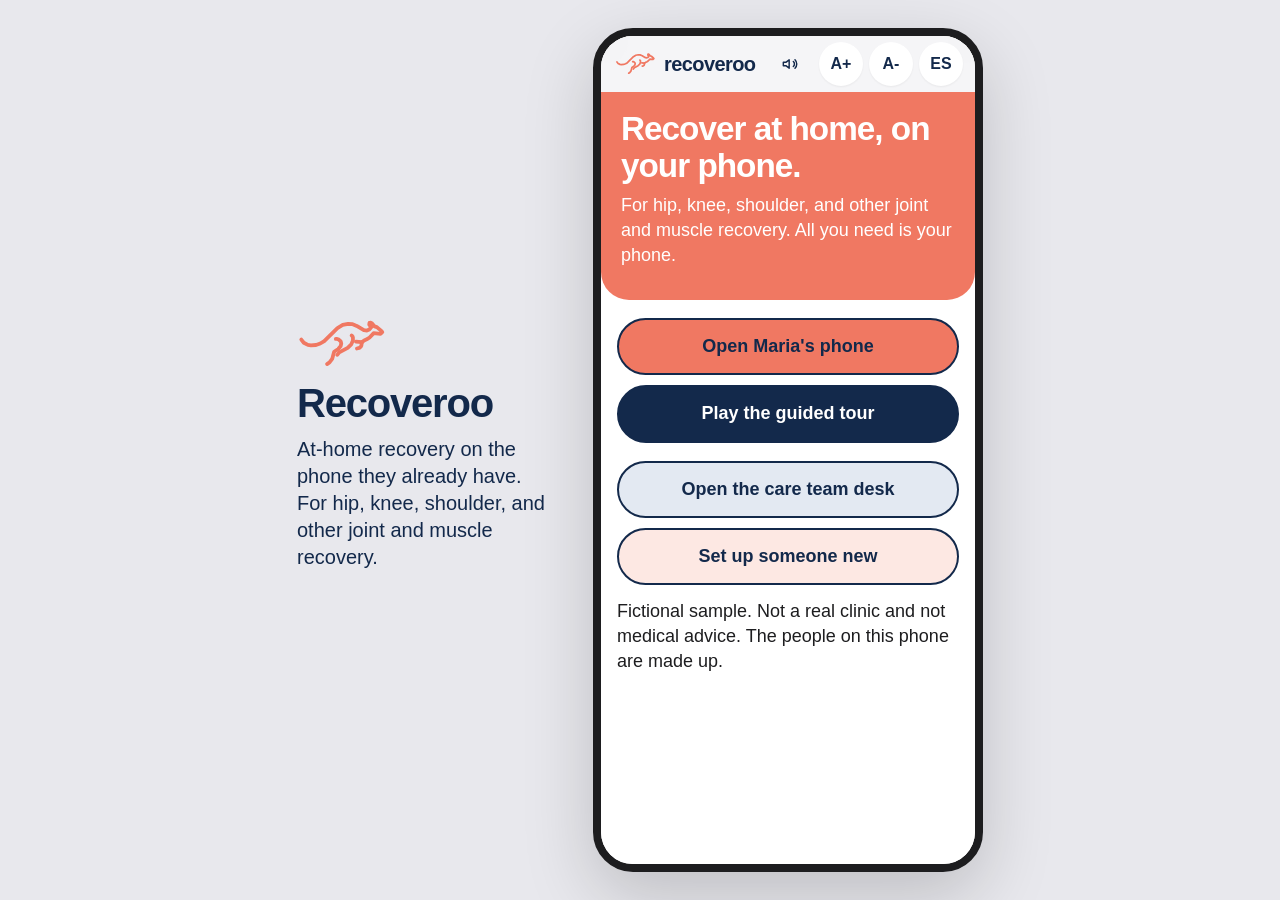
==== commit ce5c2f27: "Enlarge the wordmark kangaroos and cache-bust the centered icons. The side-panel mark is about the h" ====
--- a/index.html
+++ b/index.html
@@ -2,12 +2,12 @@
 <html lang="en">
   <head>
     <meta charset="UTF-8">
-    <link rel="icon" href="./favicon.ico" sizes="any">
-    <link rel="icon" type="image/svg+xml" href="./favicon.svg">
-    <link rel="icon" type="image/png" sizes="32x32" href="./favicon-32.png">
-    <link rel="icon" type="image/png" sizes="16x16" href="./favicon-16.png">
-    <link rel="apple-touch-icon" href="./apple-touch-icon.png">
-    <link rel="manifest" href="./site.webmanifest">
+    <link rel="icon" href="./favicon.ico?v=3" sizes="any">
+    <link rel="icon" type="image/svg+xml" href="./favicon.svg?v=3">
+    <link rel="icon" type="image/png" sizes="32x32" href="./favicon-32.png?v=3">
+    <link rel="icon" type="image/png" sizes="16x16" href="./favicon-16.png?v=3">
+    <link rel="apple-touch-icon" href="./apple-touch-icon.png?v=3">
+    <link rel="manifest" href="./site.webmanifest?v=3">
     <meta name="viewport" content="width=device-width, initial-scale=1, viewport-fit=cover">
     <meta name="theme-color" content="#F5F5F7">
     <meta name="description" content="Recoveroo demo. At-home recovery on your phone. Your care team reviews your progress. Fictional sample.">
@@ -17,7 +17,7 @@
   <body>
     <div class="page">
       <aside class="aside">
-        <img src="./logo.svg" width="36" height="20" alt="">
+        <img src="./logo.svg" width="90" height="48" alt="">
         <h2 id="aside-title">Recoveroo</h2>
         <p id="aside-copy">At-home recovery on the phone they already have. For hip, knee, shoulder, and other joint and muscle recovery.</p>
       </aside>
--- a/css/app.css
+++ b/css/app.css
@@ -85,7 +85,7 @@
   padding: 0;
   color: var(--navy);
 }
-.brand img { width: 28px; height: 16px; background: transparent; }
+.brand img { width: auto; height: 22px; background: transparent; }
 .brand span {
   font-size: 20px;
   font-weight: 700;
@@ -163,6 +163,9 @@
 }
 .btn-primary, .btn-coral { background: var(--accent); color: var(--navy); }
 .btn-secondary { background: #fff; color: var(--navy); box-shadow: none; }
+.btn-desk { background: #E3E9F2; color: var(--navy); }
+.btn-setup { background: #FDE8E3; color: var(--navy); }
+.welcome-actions .btn-desk { margin-top: 8px; }
 .btn-navy { background: var(--navy); color: #fff; }
 .btn-danger { background: var(--red); color: #fff; }
 .split .btn { width: auto; flex: 1; }
@@ -587,7 +590,7 @@
 }
 @media (min-width: 1100px) {
   .aside { display: block; width: 260px; color: var(--navy); margin-right: 36px; }
-  .aside img { width: 36px; height: 20px; border-radius: 0; margin-bottom: 4px; background: transparent; }
+  .aside img { width: auto; height: 48px; border-radius: 0; margin: 0 0 10px; background: transparent; }
   .aside h2 { font-size: 40px; margin: 0 0 8px; letter-spacing: -0.03em; }
   .aside p { font-size: 20px; line-height: 1.35; }
   body.clinic .device { width: min(760px, calc(100vw - 380px)); }
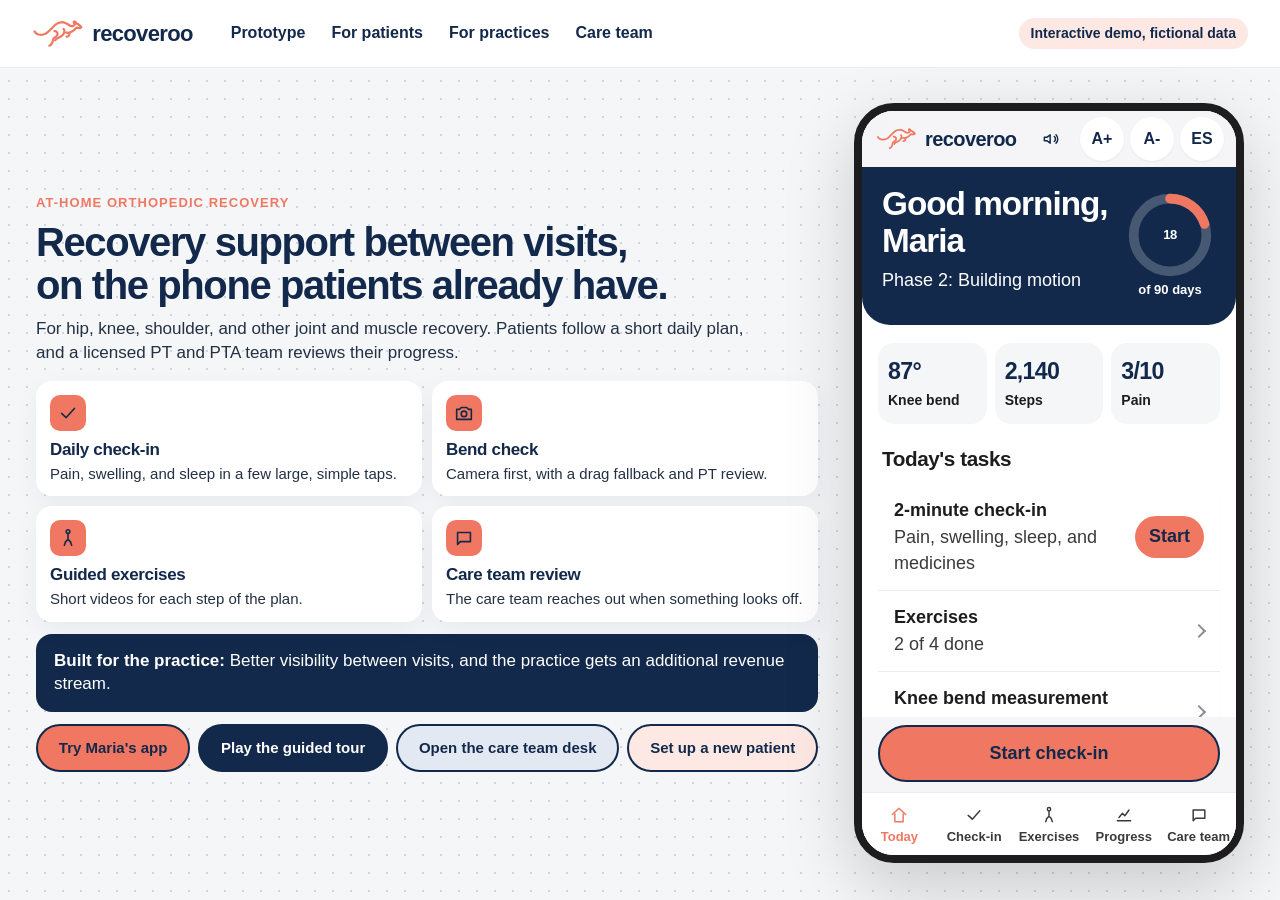
==== commit 617a38c9: "Show Maria's Today on the practice landing, and keep exercise feedback in the page. The desktop welc" ====
--- a/index.html
+++ b/index.html
@@ -16,13 +16,17 @@
   </head>
   <body>
     <div class="page">
-      <aside class="aside">
-        <img src="./logo.svg" width="90" height="48" alt="">
-        <h2 id="aside-title">Recoveroo</h2>
-        <p id="aside-copy">At-home recovery on the phone they already have. For hip, knee, shoulder, and other joint and muscle recovery.</p>
-      </aside>
-      <div class="device" id="device">
-        <div id="app" class="app"></div>
+      <header class="landing-bar" id="landing-bar" hidden></header>
+      <div class="stage">
+        <div class="landing-copy" id="landing-copy" hidden></div>
+        <aside class="aside">
+          <img src="./logo.svg" width="90" height="48" alt="">
+          <h2 id="aside-title">Recoveroo</h2>
+          <p id="aside-copy">At-home recovery on the phone they already have. For hip, knee, shoulder, and other joint and muscle recovery.</p>
+        </aside>
+        <div class="device" id="device">
+          <div id="app" class="app"></div>
+        </div>
       </div>
     </div>
     <script type="module" src="./js/main.js"></script>
--- a/css/app.css
+++ b/css/app.css
@@ -47,6 +47,7 @@
 p { margin: 0 0 10px; }
 
 .page { height: 100dvh; }
+.stage { display: contents; }
 .aside { display: none; }
 .device { height: 100%; background: var(--bg); }
 .app { height: 100%; min-height: 0; }
@@ -59,7 +60,7 @@
   overflow: hidden;
   position: relative;
 }
-.scroll { flex: 1; min-height: 0; overflow: auto; padding: 0 16px 28px; }
+.scroll { flex: 1; min-height: 0; overflow: auto; padding: 0 16px 40px; }
 
 .tools {
   display: flex;
@@ -118,6 +119,28 @@
   background: rgba(245, 245, 247, 0.92);
   backdrop-filter: blur(18px);
 }
+.scroll-cue {
+  display: flex;
+  align-items: center;
+  justify-content: center;
+  gap: 8px;
+  width: 100%;
+  min-height: 52px;
+  margin: 0;
+  border: 0;
+  border-radius: 0;
+  background: #fff;
+  color: var(--navy);
+  font-weight: 700;
+}
+.scroll-cue[hidden] { display: none; }
+.dock-primary:has(.scroll-cue) {
+  padding: 0;
+  background: #fff;
+  border-top: 1px solid var(--line);
+}
+.feel-block { margin: 4px 0 8px; }
+.feel-block .choice { min-height: 52px; }
 .nav {
   display: grid;
   grid-template-columns: repeat(5, 1fr);
@@ -752,3 +775,173 @@
 @media (prefers-reduced-motion: reduce) {
   *, *::before, *::after { animation: none !important; transition: none !important; }
 }
+
+.landing-bar[hidden],
+.landing-copy[hidden] { display: none !important; }
+
+body.landing {
+  background-color: #f4f6f8;
+  background-image: radial-gradient(rgba(19, 41, 75, 0.16) 1.15px, transparent 1.2px);
+  background-size: 18px 18px;
+}
+body.landing .page {
+  display: flex;
+  flex-direction: column;
+  align-items: stretch;
+  justify-content: flex-start;
+  height: 100dvh;
+  min-height: 100dvh;
+  padding: 0;
+  overflow: hidden;
+  background: transparent;
+}
+body.landing .landing-bar {
+  display: flex;
+  align-items: center;
+  gap: 8px;
+  min-height: 68px;
+  padding: 10px 32px;
+  background: #fff;
+  border-bottom: 1px solid rgba(19, 41, 75, 0.08);
+}
+body.landing .landing-bar .brand img { height: 28px; }
+body.landing .landing-bar .brand span { font-size: 22px; }
+body.landing .landing-nav {
+  display: flex;
+  align-items: center;
+  gap: 2px;
+  margin-left: 18px;
+}
+body.landing .landing-nav button {
+  min-height: 44px;
+  padding: 8px 12px;
+  border: 0;
+  border-radius: 999px;
+  background: transparent;
+  color: var(--navy);
+  font-weight: 650;
+  font-size: 16px;
+}
+body.landing .landing-nav button:hover { background: #f4f6f8; }
+body.landing .landing-pill {
+  margin: 0 0 0 auto;
+  padding: 6px 12px;
+  border-radius: 999px;
+  background: #fde8e3;
+  color: var(--navy);
+  font-size: 14px;
+  font-weight: 750;
+}
+body.landing .stage {
+  display: grid;
+  grid-template-columns: minmax(0, 1fr) auto;
+  gap: 28px 36px;
+  align-items: center;
+  flex: 1;
+  min-height: 0;
+  padding: 22px 36px 24px;
+  overflow: auto;
+}
+body.landing .aside { display: none; }
+body.landing .landing-copy {
+  display: block;
+  min-width: 0;
+}
+body.landing .eyebrow {
+  margin: 0 0 8px;
+  color: var(--accent);
+  font-size: 13px;
+  font-weight: 800;
+  letter-spacing: 0.08em;
+  text-transform: uppercase;
+}
+body.landing .landing-copy h1 {
+  max-width: 16em;
+  margin: 0 0 10px;
+  color: var(--navy);
+  font-size: 40px;
+  line-height: 1.08;
+  letter-spacing: -0.035em;
+}
+body.landing .landing-lede {
+  max-width: 42em;
+  margin: 0 0 16px;
+  color: #243044;
+  font-size: 17px;
+  line-height: 1.4;
+}
+body.landing .feature-grid {
+  display: grid;
+  grid-template-columns: 1fr 1fr;
+  gap: 10px;
+}
+body.landing .feature-card {
+  background: #fff;
+  border-radius: 16px;
+  padding: 14px 14px 12px;
+  box-shadow: 0 8px 24px rgba(19, 41, 75, 0.05);
+}
+body.landing .feature-card h2 {
+  margin: 8px 0 4px;
+  color: var(--navy);
+  font-size: 17px;
+  letter-spacing: -0.02em;
+}
+body.landing .feature-card p {
+  margin: 0;
+  color: #243044;
+  font-size: 15px;
+  line-height: 1.35;
+}
+body.landing .icon-tile {
+  display: grid;
+  place-items: center;
+  width: 36px;
+  height: 36px;
+  border-radius: 10px;
+  background: var(--accent);
+  color: var(--navy);
+}
+body.landing .icon-tile .ico { width: 22px; height: 22px; padding: 0; }
+body.landing .practice-band {
+  margin: 12px 0;
+  padding: 16px 18px;
+  border-radius: 16px;
+  background: var(--navy);
+  color: #fff;
+  scroll-margin-top: 12px;
+}
+body.landing .practice-band p {
+  margin: 0;
+  font-size: 17px;
+  line-height: 1.35;
+}
+body.landing .landing-actions {
+  display: flex;
+  flex-wrap: wrap;
+  gap: 8px;
+}
+body.landing .landing-actions .btn {
+  width: auto;
+  flex: 1 1 auto;
+  min-height: 48px;
+  padding: 10px 14px;
+  font-size: 15px;
+  white-space: nowrap;
+}
+body.landing .is-target {
+  outline: 3px solid var(--accent);
+  outline-offset: 4px;
+  border-radius: 16px;
+}
+body.landing .landing-nav button[aria-current="true"] {
+  background: #fde8e3;
+}
+body.landing .device {
+  height: min(760px, calc(100dvh - 112px));
+  align-self: center;
+}
+body.landing .device .scroll { scrollbar-width: none; }
+body.landing .device .scroll::-webkit-scrollbar { width: 0; height: 0; }
+body.landing #prototype,
+body.landing #for-patients { scroll-margin-top: 12px; }
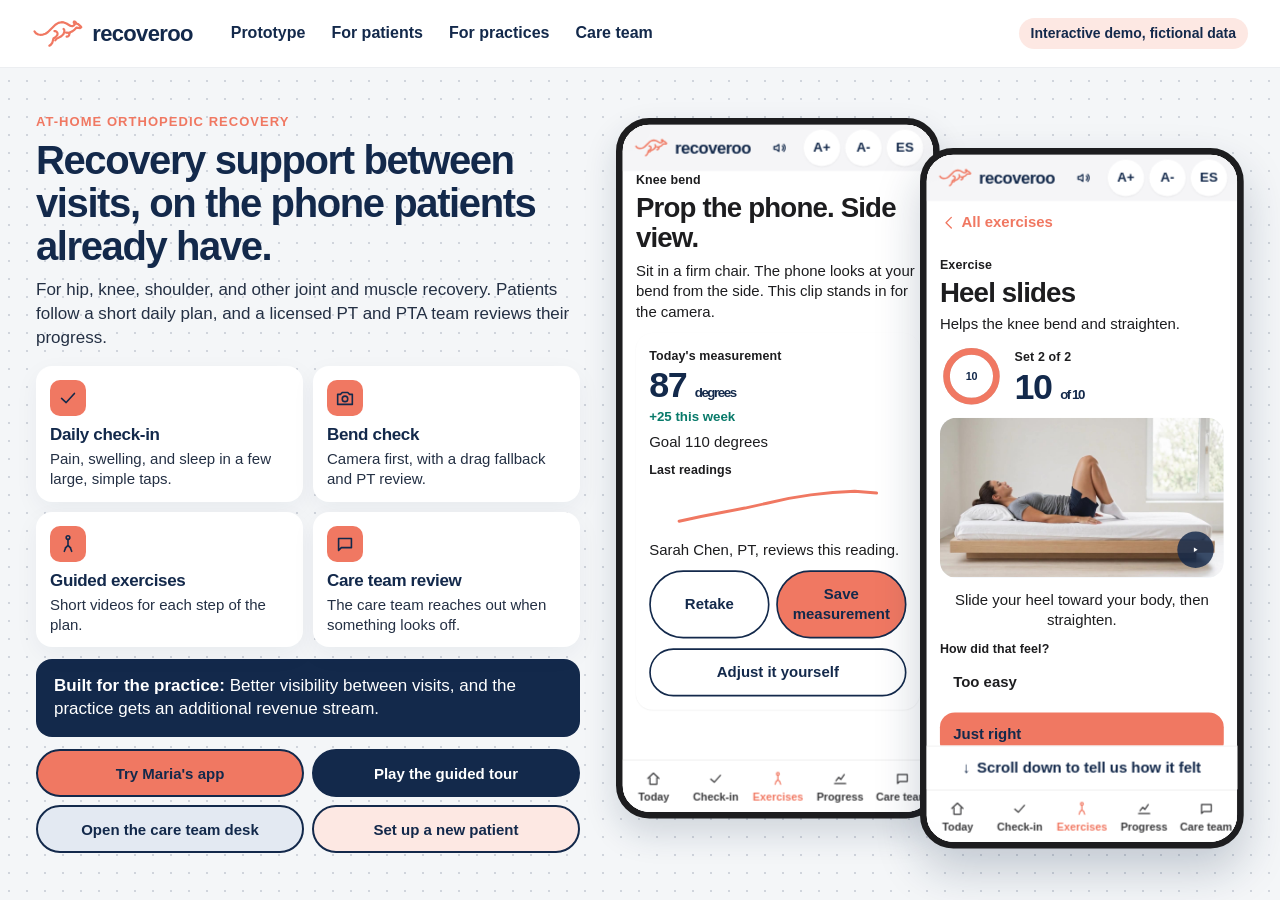
==== commit adc68cc1: "Pair the practice landing with the bend check and a guided exercise. Two phones overlap on the deskt" ====
--- a/index.html
+++ b/index.html
@@ -27,6 +27,18 @@
         <div class="device" id="device">
           <div id="app" class="app"></div>
         </div>
+        <div class="hero-phones" id="hero-phones" hidden>
+          <div class="hero-phone is-bend">
+            <div class="device">
+              <iframe title="Knee bend check" data-src="./index.html?frame=1#/bend" allow="autoplay"></iframe>
+            </div>
+          </div>
+          <div class="hero-phone is-move">
+            <div class="device">
+              <iframe title="Guided exercise" data-src="./index.html?frame=1#/exercise/heel-slides" allow="autoplay"></iframe>
+            </div>
+          </div>
+        </div>
       </div>
     </div>
     <script type="module" src="./js/main.js"></script>
--- a/css/app.css
+++ b/css/app.css
@@ -917,13 +917,12 @@
   line-height: 1.35;
 }
 body.landing .landing-actions {
-  display: flex;
-  flex-wrap: wrap;
+  display: grid;
+  grid-template-columns: 1fr 1fr;
   gap: 8px;
 }
 body.landing .landing-actions .btn {
-  width: auto;
-  flex: 1 1 auto;
+  width: 100%;
   min-height: 48px;
   padding: 10px 14px;
   font-size: 15px;
@@ -937,11 +936,42 @@
 body.landing .landing-nav button[aria-current="true"] {
   background: #fde8e3;
 }
-body.landing .device {
-  height: min(760px, calc(100dvh - 112px));
+body.landing #device { display: none; }
+body.frame .scroll { scrollbar-width: none; }
+body.frame .scroll::-webkit-scrollbar { width: 0; height: 0; }
+.hero-phones[hidden] { display: none !important; }
+body.landing .hero-phones {
+  position: relative;
+  width: 628px;
+  height: 730px;
   align-self: center;
-}
-body.landing .device .scroll { scrollbar-width: none; }
-body.landing .device .scroll::-webkit-scrollbar { width: 0; height: 0; }
+  justify-self: end;
+}
+body.landing .hero-phone {
+  position: absolute;
+  width: 324px;
+  height: 700px;
+}
+body.landing .hero-phone.is-bend { left: 0; top: 0; z-index: 1; }
+body.landing .hero-phone.is-move { right: 0; top: 30px; z-index: 2; }
+body.landing .hero-phone .device {
+  width: 390px;
+  height: 844px;
+  transform: scale(0.83);
+  transform-origin: top left;
+  box-shadow: 0 18px 40px rgba(19, 41, 75, 0.16);
+  background: #fff;
+}
+body.landing .hero-phone.is-move .device {
+  box-shadow: 0 26px 54px rgba(19, 41, 75, 0.22);
+}
+body.landing .hero-phone iframe {
+  display: block;
+  width: 100%;
+  height: 100%;
+  border: 0;
+  background: #fff;
+  border-radius: 32px;
+}
 body.landing #prototype,
 body.landing #for-patients { scroll-margin-top: 12px; }
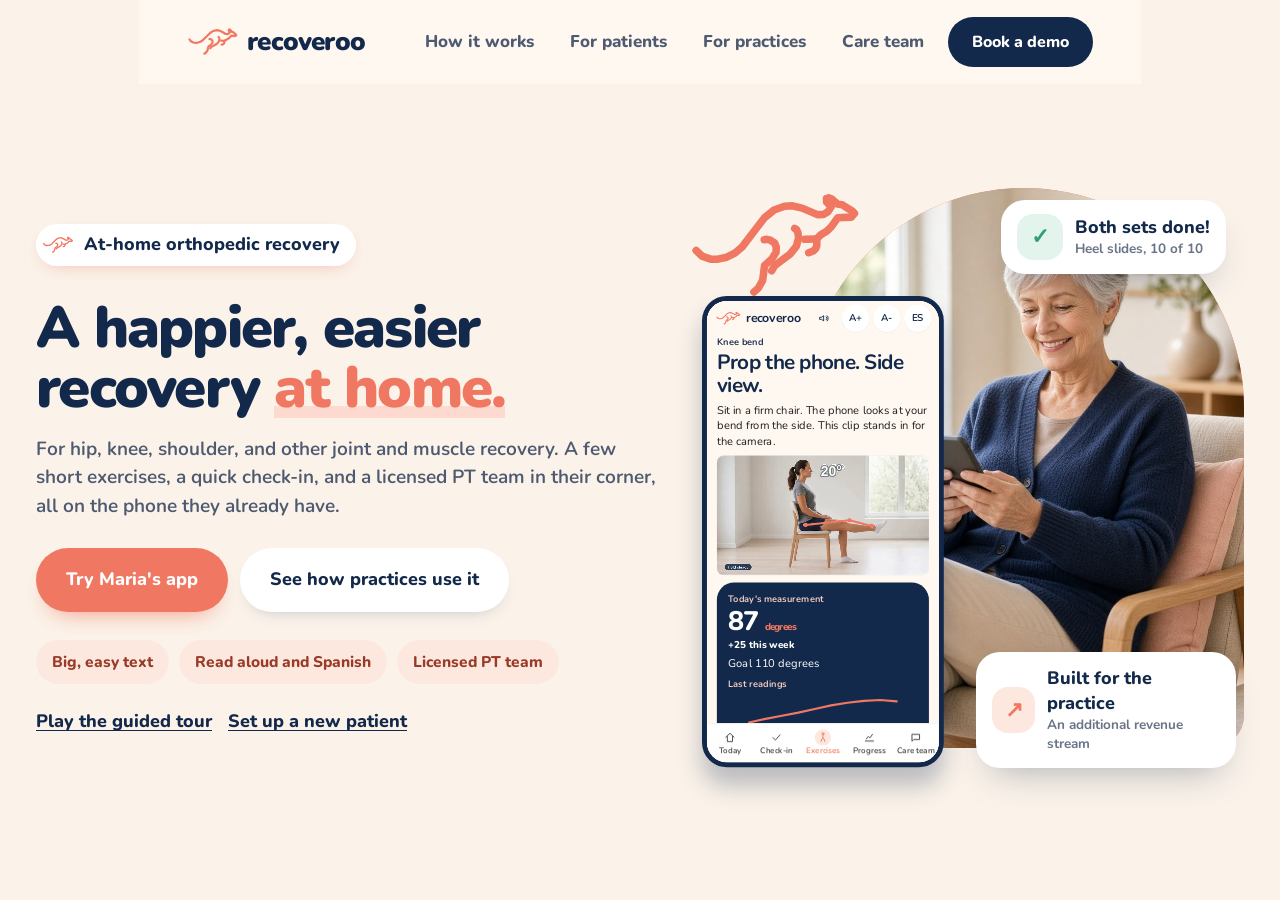
==== commit 8ed86777: "Restyle the prototype in the warm and friendly direction. Cream backgrounds, coral pills, and a phot" ====
--- a/index.html
+++ b/index.html
@@ -2,14 +2,17 @@
 <html lang="en">
   <head>
     <meta charset="UTF-8">
-    <link rel="icon" href="./favicon.ico?v=3" sizes="any">
-    <link rel="icon" type="image/svg+xml" href="./favicon.svg?v=3">
-    <link rel="icon" type="image/png" sizes="32x32" href="./favicon-32.png?v=3">
-    <link rel="icon" type="image/png" sizes="16x16" href="./favicon-16.png?v=3">
-    <link rel="apple-touch-icon" href="./apple-touch-icon.png?v=3">
-    <link rel="manifest" href="./site.webmanifest?v=3">
+    <link rel="icon" href="./favicon.ico?v=4" sizes="any">
+    <link rel="icon" type="image/svg+xml" href="./favicon.svg?v=4">
+    <link rel="icon" type="image/png" sizes="32x32" href="./favicon-32.png?v=4">
+    <link rel="icon" type="image/png" sizes="16x16" href="./favicon-16.png?v=4">
+    <link rel="apple-touch-icon" href="./apple-touch-icon.png?v=4">
+    <link rel="manifest" href="./site.webmanifest?v=4">
+    <link rel="preconnect" href="https://fonts.googleapis.com">
+    <link rel="preconnect" href="https://fonts.gstatic.com" crossorigin>
+    <link href="https://fonts.googleapis.com/css2?family=Nunito:wght@600;700;800;900&display=swap" rel="stylesheet">
     <meta name="viewport" content="width=device-width, initial-scale=1, viewport-fit=cover">
-    <meta name="theme-color" content="#F5F5F7">
+    <meta name="theme-color" content="#FBF3EA">
     <meta name="description" content="Recoveroo demo. At-home recovery on your phone. Your care team reviews your progress. Fictional sample.">
     <title>Recoveroo</title>
     <link rel="stylesheet" href="./css/app.css">
@@ -27,17 +30,16 @@
         <div class="device" id="device">
           <div id="app" class="app"></div>
         </div>
-        <div class="hero-phones" id="hero-phones" hidden>
-          <div class="hero-phone is-bend">
+        <div class="warm-art" id="warm-art" hidden>
+          <div class="warm-blob"><img src="./assets/hero-home.jpg" alt=""></div>
+          <img class="warm-roo" src="./logo.svg" alt="">
+          <div class="warm-phone">
             <div class="device">
               <iframe title="Knee bend check" data-src="./index.html?frame=1#/bend" allow="autoplay"></iframe>
             </div>
           </div>
-          <div class="hero-phone is-move">
-            <div class="device">
-              <iframe title="Guided exercise" data-src="./index.html?frame=1#/exercise/heel-slides" allow="autoplay"></iframe>
-            </div>
-          </div>
+          <div class="bubble bubble-done" id="bubble-done"><i>✓</i><div>Both sets done!<small>Heel slides, 10 of 10</small></div></div>
+          <div class="bubble bubble-rev" id="bubble-rev"><i>↗</i><div>Built for the practice<small>An additional revenue stream</small></div></div>
         </div>
       </div>
     </div>
--- a/css/app.css
+++ b/css/app.css
@@ -8,9 +8,12 @@
   --amber: #c2410c;
   --amber-bright: #ffb020;
   --red: #b42318;
-  --bg: #ffffff;
+  --bg: #fff8f1;
   --card: #ffffff;
-  --line: rgba(0, 0, 0, 0.08);
+  --cream: #fbf3ea;
+  --blush: #fde8e0;
+  --ink-soft: #4e5a70;
+  --line: rgba(19, 41, 75, 0.08);
   --text: 18px;
   color-scheme: light;
 }
@@ -19,9 +22,9 @@
 html, body { margin: 0; height: 100%; }
 h1:focus { outline: none; }
 body {
-  font-family: -apple-system, BlinkMacSystemFont, "SF Pro Display", "SF Pro Text", Inter, "Segoe UI", sans-serif;
-  color: var(--ink);
-  background: #fff;
+  font-family: Nunito, -apple-system, BlinkMacSystemFont, "Segoe UI", sans-serif;
+  color: var(--navy);
+  background: var(--cream);
   font-size: var(--text);
   line-height: 1.4;
   -webkit-font-smoothing: antialiased;
@@ -69,8 +72,7 @@
   align-items: center;
   justify-content: space-between;
   padding: 6px 12px 6px 14px;
-  background: rgba(245, 245, 247, 0.92);
-  backdrop-filter: blur(18px);
+  background: transparent;
 }
 .brand, .tool, .btn, .choice, .task, .back, .chip, .text-link, .info-row, .patient {
   min-height: 48px;
@@ -116,8 +118,7 @@
 .chip[aria-pressed="true"] { background: var(--navy); color: #fff; }
 .dock-primary {
   padding: 8px 16px 10px;
-  background: rgba(245, 245, 247, 0.92);
-  backdrop-filter: blur(18px);
+  background: #fff8f1;
 }
 .scroll-cue {
   display: flex;
@@ -169,9 +170,9 @@
 }
 .nav button[aria-current="page"] { color: var(--accent); }
 .nav button[aria-current="page"] .ico {
-  background: transparent;
+  background: var(--blush);
   color: var(--accent);
-  border-radius: 0;
+  border-radius: 12px;
 }
 .ico { width: 26px; height: 26px; padding: 3px; }
 
@@ -184,10 +185,10 @@
   font-weight: 700;
   text-align: center;
 }
-.btn-primary, .btn-coral { background: var(--accent); color: var(--navy); }
-.btn-secondary { background: #fff; color: var(--navy); box-shadow: none; }
-.btn-desk { background: #E3E9F2; color: var(--navy); }
-.btn-setup { background: #FDE8E3; color: var(--navy); }
+.btn-primary, .btn-coral { background: var(--accent); color: #fff; border-color: transparent; box-shadow: 0 12px 24px -14px rgba(240, 120, 98, 0.9); }
+.btn-secondary { background: #fff; color: var(--navy); border-color: transparent; box-shadow: 0 8px 18px -12px rgba(19, 41, 75, 0.35); }
+.btn-desk { background: #13294b; color: #fff; border-color: transparent; }
+.btn-setup { background: var(--blush); color: var(--navy); border-color: transparent; }
 .welcome-actions .btn-desk { margin-top: 8px; }
 .btn-navy { background: var(--navy); color: #fff; }
 .btn-danger { background: var(--red); color: #fff; }
@@ -281,7 +282,7 @@
   box-shadow: none;
 }
 .group .choice:last-child, .group .task:last-child, .group .info-row:last-child, .group .patient:last-child { border-bottom: 0; }
-.choice[aria-pressed="true"] { background: var(--accent); color: var(--navy); }
+.choice[aria-pressed="true"] { background: var(--accent); color: #fff; }
 .choice em, .task em, .info-row em, .patient em {
   display: block;
   font-style: normal;
@@ -289,7 +290,7 @@
   margin-top: 2px;
   color: #3a3a3c;
 }
-.choice[aria-pressed="true"] em { color: var(--navy); }
+.choice[aria-pressed="true"] em { color: #fff; }
 .task, .info-row, .patient, .person { display: flex; align-items: center; gap: 12px; }
 .task::after, .info-row::after, .patient::after {
   content: "";
@@ -457,6 +458,14 @@
   background: transparent;
 }
 .camera-sim .rom-clip.is-missing { display: none; }
+.rom-overlay {
+  position: absolute;
+  inset: 0;
+  width: 100%;
+  height: 100%;
+  z-index: 2;
+  pointer-events: none;
+}
 .live-deg {
   margin: 8px 0 4px;
   font-weight: 700;
@@ -661,7 +670,7 @@
   border: 1px solid rgba(19, 41, 75, 0.14);
   box-shadow: none;
 }
-.seg .choice[aria-pressed="true"] { background: #f07862; color: #13294b; border-color: #f07862; }
+.seg .choice[aria-pressed="true"] { background: #f07862; color: #fff; border-color: #f07862; }
 .sheet-block { display: block; margin: 16px 0; font-weight: 750; }
 .sheet-block h2 { margin: 0 0 6px; }
 .pain-read { display: block; font-size: 2rem; color: var(--navy); }
@@ -690,48 +699,52 @@
 .screen.is-desk {
   display: grid;
   grid-template-columns: 232px minmax(0, 1fr);
-  background: #f3f5f8;
+  background: var(--cream);
 }
 .desk-nav {
-  background: #13294b;
-  color: #fff;
+  background: #fff;
+  color: var(--navy);
   display: flex;
   flex-direction: column;
   padding: 18px 12px 16px;
   min-height: 0;
 }
-.brand-on-navy, .brand-on-navy span { color: #fff; }
-.brand-on-navy img { filter: brightness(0) invert(1); }
+.brand-on-navy, .brand-on-navy span { color: var(--navy); }
+.brand-on-navy img { filter: none; }
 .desk-nav nav { display: flex; flex-direction: column; gap: 4px; margin-top: 22px; }
 .desk-nav nav button, .desk-phone {
   text-align: left;
   background: transparent;
-  color: #fff;
-  border: 0;
-  border-radius: 12px;
+  color: #4e5a70;
+  border: 0;
+  border-radius: 999px;
   min-height: 48px;
   padding: 8px 12px;
-  font-weight: 700;
-}
-.desk-nav nav button[aria-current="page"] { background: #f07862; color: #13294b; }
-.desk-phone { margin-top: auto; border: 1px solid rgba(255, 255, 255, 0.45); border-radius: 999px; text-align: center; }
-.screen.is-desk .scroll { background: #f3f5f8; padding: 28px 28px 48px; }
+  font-weight: 800;
+}
+.desk-nav nav button[aria-current="page"] { background: #f07862; color: #fff; }
+.desk-phone { margin-top: auto; background: #13294b; color: #fff; border-radius: 999px; text-align: center; }
+.screen.is-desk .scroll { background: var(--cream); padding: 28px 28px 48px; }
 .screen.is-desk .dock-primary, .screen.is-desk .nav { display: none; }
 .desk-head { display: flex; justify-content: space-between; align-items: flex-end; gap: 16px; margin-bottom: 16px; }
 .desk-head h1 { margin-bottom: 0; }
 .desk-head .btn { width: auto; min-width: 180px; }
 .desk-stats { display: grid; grid-template-columns: repeat(5, minmax(0, 1fr)); gap: 10px; margin-bottom: 14px; }
-.desk-stats article { background: #fff; border-radius: 16px; padding: 14px; }
+.desk-stats article { background: #fff; border-radius: 24px; padding: 16px 18px; }
+.desk-stats article:nth-child(1) { background: #f07862; color: #fff; }
+.desk-stats article:nth-child(1) strong,
+.desk-stats article:nth-child(1) span { color: #fff; }
+.desk-stats article:nth-child(2) { background: #fde8e0; }
 .desk-stats strong { display: block; font-size: 1.7rem; color: var(--navy); letter-spacing: -0.03em; }
-.table-wrap { overflow: auto; background: #fff; border-radius: 16px; }
+.table-wrap { overflow: auto; background: #fff; border-radius: 24px; }
 .desk-table { width: 100%; border-collapse: collapse; font-size: 15px; }
 .desk-table th, .desk-table td { text-align: left; padding: 12px; border-bottom: 1px solid rgba(0, 0, 0, 0.06); vertical-align: top; }
 .desk-table tbody tr { cursor: pointer; }
 .desk-table tbody tr:hover { background: #fff7f5; }
 .risk { display: inline-flex; align-items: center; min-height: 28px; border-radius: 999px; padding: 2px 10px; font-weight: 800; }
-.risk-high { background: #b42318; color: #fff; }
-.risk-watch { background: #9a3412; color: #fff; }
-.risk-ok { background: #087a6a; color: #fff; }
+.risk-high { background: #f07862; color: #fff; }
+.risk-watch { background: #ffe2b8; color: #8a4b00; }
+.risk-ok { background: #d6f0e6; color: #146b50; }
 #tour-cursor {
   position: fixed;
   left: 0;
@@ -760,7 +773,7 @@
   font-weight: 750;
   z-index: 81;
 }
-body.clinic, body.clinic .page { background: #f3f5f8; }
+body.clinic, body.clinic .page { background: var(--cream); }
 @media (min-width: 860px) {
   body.clinic .page { display: block; padding: 0; height: 100dvh; }
   body.clinic .aside { display: none; }
@@ -777,201 +790,253 @@
 }
 
 .landing-bar[hidden],
-.landing-copy[hidden] { display: none !important; }
+.landing-copy[hidden],
+.warm-art[hidden] { display: none !important; }
 
 body.landing {
-  background-color: #f4f6f8;
-  background-image: radial-gradient(rgba(19, 41, 75, 0.16) 1.15px, transparent 1.2px);
-  background-size: 18px 18px;
+  background: #fbf3ea;
 }
 body.landing .page {
   display: flex;
   flex-direction: column;
-  align-items: stretch;
-  justify-content: flex-start;
   height: 100dvh;
-  min-height: 100dvh;
+  min-height: 0;
   padding: 0;
   overflow: hidden;
-  background: transparent;
+  background: #fbf3ea;
 }
 body.landing .landing-bar {
   display: flex;
   align-items: center;
   gap: 8px;
-  min-height: 68px;
-  padding: 10px 32px;
-  background: #fff;
-  border-bottom: 1px solid rgba(19, 41, 75, 0.08);
+  min-height: 84px;
+  padding: 0 48px;
+  background: #fff8f1;
 }
 body.landing .landing-bar .brand img { height: 28px; }
-body.landing .landing-bar .brand span { font-size: 22px; }
+body.landing .landing-bar .brand span { font-size: 26px; font-weight: 900; }
 body.landing .landing-nav {
   display: flex;
   align-items: center;
-  gap: 2px;
-  margin-left: 18px;
+  gap: 4px;
+  margin-left: 36px;
 }
 body.landing .landing-nav button {
   min-height: 44px;
-  padding: 8px 12px;
+  padding: 10px 16px;
   border: 0;
   border-radius: 999px;
   background: transparent;
-  color: var(--navy);
-  font-weight: 650;
+  color: #4e5a70;
+  font-weight: 800;
+  font-size: 17px;
+}
+body.landing .landing-nav button[aria-current="true"],
+body.landing .landing-nav button:hover { background: #fff; }
+body.landing .book-demo {
+  margin-left: auto;
+  min-height: 50px;
+  padding: 0 24px;
+  border: 0;
+  border-radius: 999px;
+  background: #13294b;
+  color: #fff;
+  font-weight: 800;
   font-size: 16px;
 }
-body.landing .landing-nav button:hover { background: #f4f6f8; }
-body.landing .landing-pill {
-  margin: 0 0 0 auto;
-  padding: 6px 12px;
-  border-radius: 999px;
-  background: #fde8e3;
-  color: var(--navy);
-  font-size: 14px;
-  font-weight: 750;
-}
+body.landing .page { width: 100%; }
 body.landing .stage {
   display: grid;
-  grid-template-columns: minmax(0, 1fr) auto;
-  gap: 28px 36px;
+  grid-template-columns: minmax(460px, 1.05fr) minmax(520px, 0.95fr);
+  gap: 20px;
   align-items: center;
   flex: 1;
   min-height: 0;
-  padding: 22px 36px 24px;
+  padding: 12px 36px 28px;
   overflow: auto;
-}
-body.landing .aside { display: none; }
-body.landing .landing-copy {
-  display: block;
-  min-width: 0;
-}
-body.landing .eyebrow {
-  margin: 0 0 8px;
-  color: var(--accent);
-  font-size: 13px;
+  background: #fbf3ea;
+}
+body.landing .aside,
+body.landing #device,
+body.landing .hero-phones { display: none !important; }
+body.landing .warm-layout {
+  display: grid;
+  grid-template-columns: minmax(420px, 640px) minmax(460px, 1fr);
+  gap: 24px;
+  align-items: center;
+  min-height: calc(100dvh - 120px);
+}
+body.landing .landing-copy { display: block; min-width: 0; }
+body.landing .warm-tag {
+  display: inline-flex;
+  align-items: center;
+  gap: 10px;
+  min-height: 42px;
+  padding: 0 16px 0 6px;
+  border-radius: 999px;
+  background: #fff;
   font-weight: 800;
-  letter-spacing: 0.08em;
-  text-transform: uppercase;
-}
+  box-shadow: 0 6px 18px -8px rgba(240, 120, 98, 0.5);
+}
+body.landing .warm-tag img { width: 32px; height: 18px; }
 body.landing .landing-copy h1 {
-  max-width: 16em;
-  margin: 0 0 10px;
-  color: var(--navy);
-  font-size: 40px;
-  line-height: 1.08;
-  letter-spacing: -0.035em;
+  max-width: 11em;
+  margin: 22px 0 16px;
+  color: #13294b;
+  font-size: 58px;
+  line-height: 1.04;
+  font-weight: 900;
+  letter-spacing: -0.03em;
+}
+body.landing .landing-copy h1 em {
+  font-style: normal;
+  color: #f07862;
+  background: linear-gradient(#fdd9cf, #fdd9cf) left 86% / 100% 12px no-repeat;
 }
 body.landing .landing-lede {
-  max-width: 42em;
-  margin: 0 0 16px;
-  color: #243044;
-  font-size: 17px;
-  line-height: 1.4;
-}
-body.landing .feature-grid {
-  display: grid;
-  grid-template-columns: 1fr 1fr;
+  max-width: 34em;
+  margin: 0;
+  color: #4e5a70;
+  font-size: 19px;
+  line-height: 1.5;
+  font-weight: 650;
+}
+body.landing .warm-ctas {
+  display: flex;
+  flex-wrap: wrap;
+  gap: 12px;
+  margin-top: 28px;
+}
+body.landing .warm-ctas .btn {
+  width: auto;
+  min-height: 64px;
+  padding: 0 28px;
+  font-size: 18px;
+  font-weight: 800;
+}
+body.landing .warm-badges {
+  display: flex;
+  flex-wrap: wrap;
   gap: 10px;
-}
-body.landing .feature-card {
+  margin-top: 28px;
+}
+body.landing .warm-badges span {
+  display: inline-flex;
+  align-items: center;
+  min-height: 44px;
+  padding: 0 16px;
+  border-radius: 999px;
+  background: #fde8e0;
+  color: #9a3b27;
+  font-weight: 800;
+  font-size: 15.5px;
+}
+body.landing .warm-more {
+  display: flex;
+  flex-wrap: wrap;
+  gap: 8px 16px;
+  margin-top: 16px;
+}
+body.landing .warm-more button {
+  min-height: 44px;
+  padding: 0;
+  border: 0;
+  background: transparent;
+  color: #13294b;
+  font-weight: 800;
+  text-decoration: underline;
+  text-underline-offset: 3px;
+}
+body.landing .warm-art {
+  position: relative;
+  min-height: 640px;
+}
+body.landing .warm-blob {
+  position: absolute;
+  right: 0;
+  top: 24px;
+  width: 78%;
+  height: 560px;
+  border-radius: 240px 240px 36px 36px;
+  overflow: hidden;
+  background: #f07862;
+}
+body.landing .warm-blob img { width: 100%; height: 100%; object-fit: cover; object-position: center 20%; }
+body.landing .warm-roo {
+  position: absolute;
+  left: 8px;
+  top: 36px;
+  width: 180px;
+  height: auto;
+  transform: rotate(-8deg);
+  z-index: 2;
+}
+body.landing .warm-phone {
+  position: absolute;
+  left: 4%;
+  top: 132px;
+  z-index: 3;
+  width: 230px;
+  height: 440px;
+}
+body.landing .warm-phone .device {
+  width: 390px;
+  height: 760px;
+  transform: scale(0.62);
+  transform-origin: top left;
+  border-color: #13294b;
+  box-shadow: 0 30px 40px rgba(19, 41, 75, 0.28);
+}
+body.landing .warm-phone iframe {
+  width: 100%;
+  height: 100%;
+  border: 0;
+  border-radius: 32px;
+  background: #fff8f1;
+}
+body.landing .bubble {
+  position: absolute;
+  z-index: 4;
+  display: flex;
+  gap: 12px;
+  align-items: center;
+  max-width: 260px;
+  padding: 14px 16px;
+  border-radius: 24px;
   background: #fff;
-  border-radius: 16px;
-  padding: 14px 14px 12px;
-  box-shadow: 0 8px 24px rgba(19, 41, 75, 0.05);
-}
-body.landing .feature-card h2 {
-  margin: 8px 0 4px;
-  color: var(--navy);
-  font-size: 17px;
-  letter-spacing: -0.02em;
-}
-body.landing .feature-card p {
-  margin: 0;
-  color: #243044;
-  font-size: 15px;
-  line-height: 1.35;
-}
-body.landing .icon-tile {
+  box-shadow: 0 18px 36px -16px rgba(19, 41, 75, 0.35);
+  font-weight: 800;
+}
+body.landing .bubble small { display: block; font-weight: 700; font-size: 13.5px; color: #6a7488; }
+body.landing .bubble i {
   display: grid;
   place-items: center;
-  width: 36px;
-  height: 36px;
-  border-radius: 10px;
-  background: var(--accent);
-  color: var(--navy);
-}
-body.landing .icon-tile .ico { width: 22px; height: 22px; padding: 0; }
-body.landing .practice-band {
-  margin: 12px 0;
+  width: 46px;
+  height: 46px;
+  border-radius: 16px;
+  font-style: normal;
+  font-size: 22px;
+}
+body.landing .bubble-done { right: 18px; top: 36px; }
+body.landing .bubble-done i { background: #e2f4ec; color: #2e9e7b; }
+body.landing .bubble-rev { right: 8px; bottom: 36px; }
+body.landing .bubble-rev i { background: #fde8e0; color: #f07862; }
+.meas-card {
+  background: #13294b;
+  color: #fff;
+  border-radius: 28px;
   padding: 16px 18px;
-  border-radius: 16px;
-  background: var(--navy);
-  color: #fff;
-  scroll-margin-top: 12px;
-}
-body.landing .practice-band p {
-  margin: 0;
-  font-size: 17px;
-  line-height: 1.35;
-}
-body.landing .landing-actions {
-  display: grid;
-  grid-template-columns: 1fr 1fr;
-  gap: 8px;
-}
-body.landing .landing-actions .btn {
-  width: 100%;
-  min-height: 48px;
-  padding: 10px 14px;
-  font-size: 15px;
-  white-space: nowrap;
-}
-body.landing .is-target {
-  outline: 3px solid var(--accent);
-  outline-offset: 4px;
-  border-radius: 16px;
-}
-body.landing .landing-nav button[aria-current="true"] {
-  background: #fde8e3;
-}
-body.landing #device { display: none; }
+}
+.meas-card .kicker, .meas-card .section-label, .meas-card .fine { color: #fdd3c6; }
+.meas-card .measure { color: #fff; }
+.meas-card .measure small { color: #f07862; }
+.meas-card .delta { color: #fff; }
+
 body.frame .scroll { scrollbar-width: none; }
 body.frame .scroll::-webkit-scrollbar { width: 0; height: 0; }
-.hero-phones[hidden] { display: none !important; }
-body.landing .hero-phones {
-  position: relative;
-  width: 628px;
-  height: 730px;
-  align-self: center;
-  justify-self: end;
-}
-body.landing .hero-phone {
-  position: absolute;
-  width: 324px;
-  height: 700px;
-}
-body.landing .hero-phone.is-bend { left: 0; top: 0; z-index: 1; }
-body.landing .hero-phone.is-move { right: 0; top: 30px; z-index: 2; }
-body.landing .hero-phone .device {
-  width: 390px;
-  height: 844px;
-  transform: scale(0.83);
-  transform-origin: top left;
-  box-shadow: 0 18px 40px rgba(19, 41, 75, 0.16);
-  background: #fff;
-}
-body.landing .hero-phone.is-move .device {
-  box-shadow: 0 26px 54px rgba(19, 41, 75, 0.22);
-}
-body.landing .hero-phone iframe {
-  display: block;
-  width: 100%;
-  height: 100%;
-  border: 0;
-  background: #fff;
-  border-radius: 32px;
-}
-body.landing #prototype,
-body.landing #for-patients { scroll-margin-top: 12px; }
+body.frame[data-screen="exercise"] .feel-block,
+body.frame[data-screen="exercise"] .dock-primary,
+body.frame[data-screen="exercise"] .scroll > h2,
+body.frame[data-screen="exercise"] .scroll > .group { display: none; }
+body.frame[data-screen="bend"] .sheet-actions,
+body.frame[data-screen="bend"] .result-sheet > .btn { display: none; }
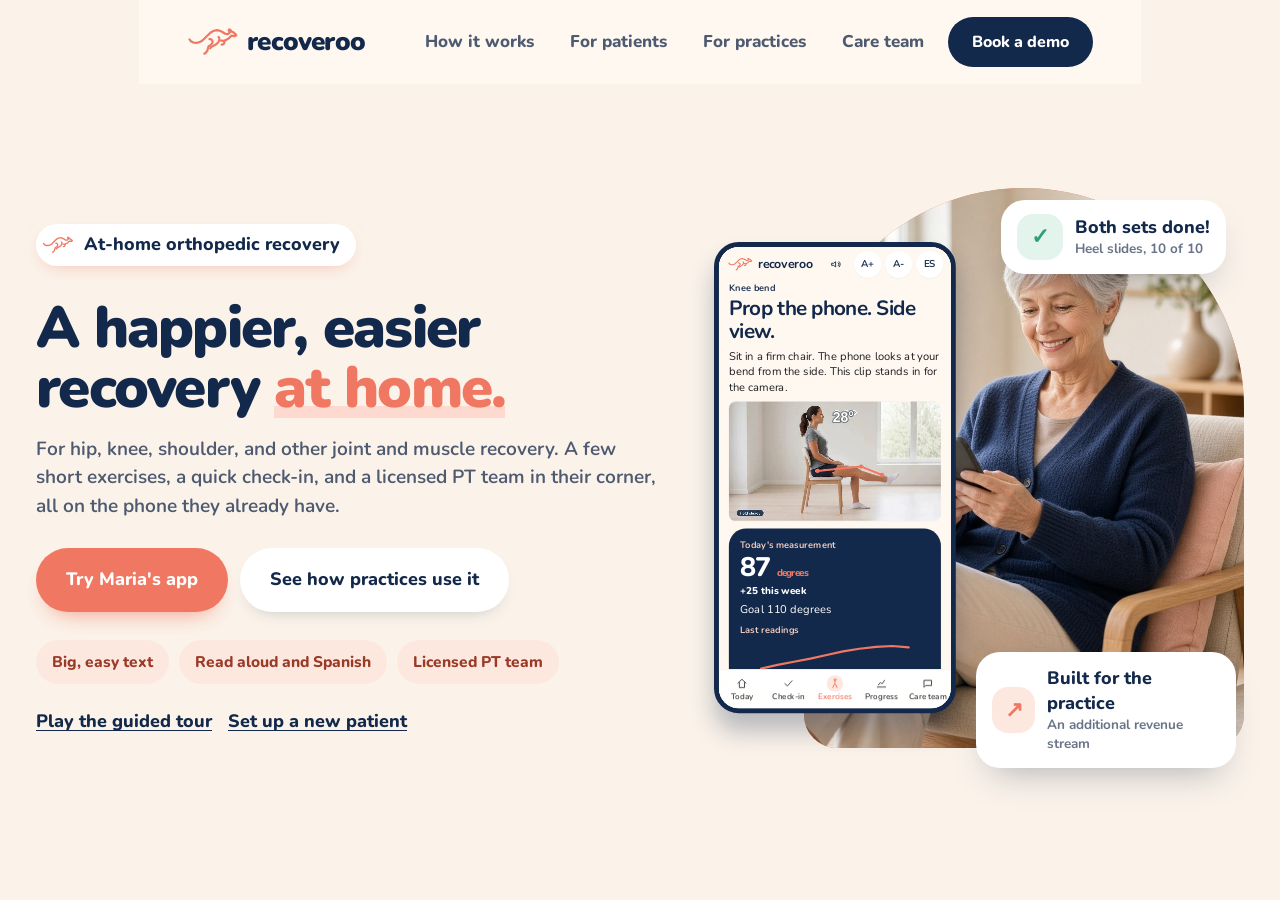
==== commit 1752695a: "Remove the large kangaroo from the welcome hero. The small kangaroo stays with the wordmark, in the " ====
--- a/index.html
+++ b/index.html
@@ -32,7 +32,6 @@
         </div>
         <div class="warm-art" id="warm-art" hidden>
           <div class="warm-blob"><img src="./assets/hero-home.jpg" alt=""></div>
-          <img class="warm-roo" src="./logo.svg" alt="">
           <div class="warm-phone">
             <div class="device">
               <iframe title="Knee bend check" data-src="./index.html?frame=1#/bend" allow="autoplay"></iframe>
--- a/css/app.css
+++ b/css/app.css
@@ -962,19 +962,10 @@
   background: #f07862;
 }
 body.landing .warm-blob img { width: 100%; height: 100%; object-fit: cover; object-position: center 20%; }
-body.landing .warm-roo {
-  position: absolute;
-  left: 8px;
-  top: 36px;
-  width: 180px;
-  height: auto;
-  transform: rotate(-8deg);
-  z-index: 2;
-}
 body.landing .warm-phone {
   position: absolute;
-  left: 4%;
-  top: 132px;
+  left: 6%;
+  top: 78px;
   z-index: 3;
   width: 230px;
   height: 440px;
